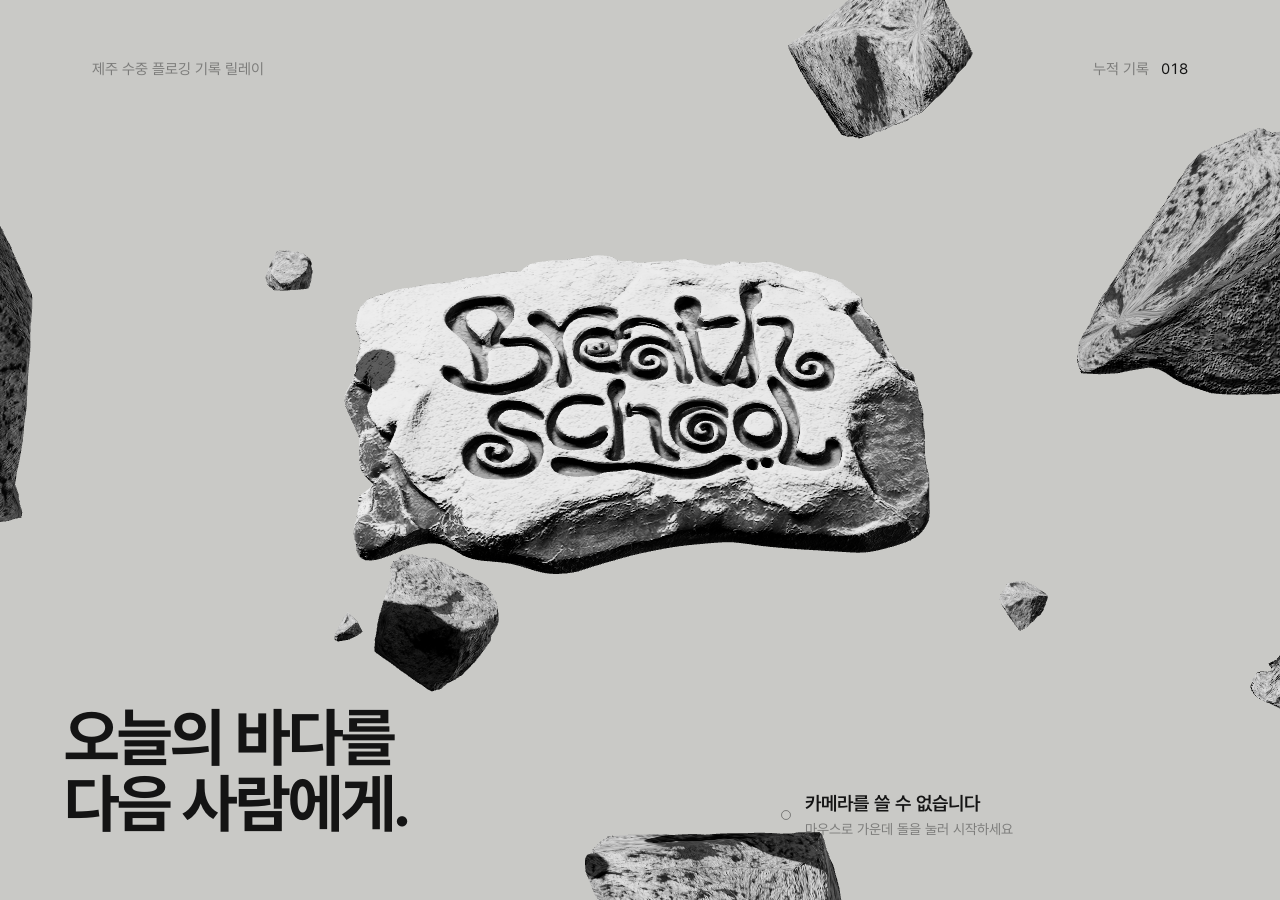
==== web/index.html @ b64a68e8 "BREATHLINE 웹 인터랙션 + 고글 인터랙션 공개 사이트 Co-Authored-By: Claude Opus 5.5 <noreply@anthropic.com>" ====
<!doctype html>
<html lang="ko">
<head>
  <meta charset="utf-8" />
  <meta name="viewport" content="width=device-width, initial-scale=1" />
  <title>BREATHLINE RELAY · Exhibition Prototype</title>
  <link rel="stylesheet" href="styles.css?v=20261022-ar3" />
  <link rel="stylesheet" href="cover.css?v=20261022-ar3" />
  <link rel="stylesheet" href="pages.css?v=20261022-ar3" />
</head>
<body>
  <main id="app"></main>
  <video id="camera" autoplay muted playsinline aria-hidden="true"></video>
  <div id="handCursor" class="hand-cursor" aria-hidden="true">
    <span class="cursor-core"></span><span class="cursor-progress"></span>
  </div>
  <div id="handCursor2" class="hand-cursor second" aria-hidden="true">
    <span class="cursor-core"></span><span class="cursor-progress"></span>
  </div>
  <script type="module" src="app.js?v=20261022-ar3"></script>
</body>
</html>
---- web/styles.css ----
/* 다른 컴퓨터에서도 같은 글꼴이 나오도록 Pretendard를 함께 싣는다 */
@font-face{font-family:Pretendard;font-weight:200;font-style:normal;font-display:block;src:local("Pretendard ExtraLight"),url(assets/fonts/Pretendard-ExtraLight.otf) format("opentype")}
@font-face{font-family:Pretendard;font-weight:900;font-style:normal;font-display:block;src:local("Pretendard Black"),url(assets/fonts/Pretendard-Black.otf) format("opentype")}
@font-face{font-family:Pretendard;font-weight:300;font-style:normal;font-display:block;src:local("Pretendard Light"),url(assets/fonts/Pretendard-Light.otf) format("opentype")}
@font-face{font-family:Pretendard;font-weight:400;font-style:normal;font-display:block;src:local("Pretendard Regular"),url(assets/fonts/Pretendard-Regular.otf) format("opentype")}
@font-face{font-family:Pretendard;font-weight:500;font-style:normal;font-display:block;src:local("Pretendard Medium"),url(assets/fonts/Pretendard-Medium.otf) format("opentype")}
@font-face{font-family:Pretendard;font-weight:600;font-style:normal;font-display:block;src:local("Pretendard SemiBold"),url(assets/fonts/Pretendard-SemiBold.otf) format("opentype")}
@font-face{font-family:Pretendard;font-weight:700;font-style:normal;font-display:block;src:local("Pretendard Bold"),url(assets/fonts/Pretendard-Bold.otf) format("opentype")}
@font-face{font-family:Pretendard;font-weight:800;font-style:normal;font-display:block;src:local("Pretendard ExtraBold"),url(assets/fonts/Pretendard-ExtraBold.otf) format("opentype")}
:root {
  --ocean-950:#03171b;
  --ocean-900:#062429;
  --ocean-700:#0b4a50;
  --foam:#f1eee5;
  --muted:#a7bab9;
  --mint:#8bd6c2;
  --orange:#ee7548;
  --purple:#8870c2;
  --line:rgba(202,232,226,.20);
  --glass:rgba(3,24,28,.82);
}

*{box-sizing:border-box}
html,body,#app{width:100%;height:100%;margin:0}
body{overflow:hidden;background:#020f12;color:var(--foam);font-family:Pretendard,"Apple SD Gothic Neo","Noto Sans KR",sans-serif}
button{font:inherit}

.experience{position:relative;width:100%;height:100%;min-height:620px;overflow:hidden;background:
  radial-gradient(circle at 62% 40%,rgba(22,100,100,.18),transparent 40%),
  repeating-linear-gradient(90deg,transparent 0 79px,rgba(255,255,255,.025) 80px),
  repeating-linear-gradient(0deg,transparent 0 79px,rgba(255,255,255,.025) 80px),var(--ocean-950)}

.routebar{position:absolute;z-index:30;top:0;left:0;right:0;height:90px;padding:16px 32px 14px;display:grid;grid-template-columns:190px 1fr 180px;align-items:center;gap:18px;background:linear-gradient(180deg,rgba(1,13,16,.98),rgba(1,13,16,.72));border-bottom:1px solid var(--line)}
.brand{font-size:14px;font-weight:900;letter-spacing:.22em}
.brand small{display:block;margin-top:6px;color:var(--muted);font-size:9px;letter-spacing:.12em;font-weight:500}
.route{display:flex;align-items:center;justify-content:center;gap:0}
.route-step{display:flex;align-items:center;color:#607779;transition:.35s}
.route-step::after{content:"";width:24px;height:1px;margin:0 8px;background:#385052}
.route-step:last-child::after{display:none}
.route-step i{width:30px;height:30px;display:grid;place-items:center;border:1px solid #496064;border-radius:50%;font-size:12px;font-style:normal}
.route-step span{margin-left:6px;font-size:11px;white-space:nowrap}
.route-step.active{color:var(--orange)}
.route-step.active i{border-color:var(--orange);box-shadow:0 0 22px rgba(238,117,72,.35)}
.route-step.done{color:var(--mint)}
.route-step.done i{border-color:var(--mint);background:rgba(139,214,194,.12)}
.system-status{text-align:right;font-size:10px;color:var(--muted);line-height:1.55}
.system-status b{color:var(--mint)}

.scene{position:absolute;inset:90px 0 0;display:grid;grid-template-columns:minmax(0,1fr) 250px}
.scene-main{position:relative;overflow:hidden;display:grid;place-items:center;padding:32px 38px 94px}
.scene-bg{position:absolute;inset:0;width:100%;height:100%;object-fit:cover;opacity:.56;filter:saturate(.72) contrast(1.08) brightness(.72);transform:scale(1.015)}
.scene-bg.contain{object-fit:contain;background:#051b20;opacity:.55}
.scene-video{position:absolute;inset:0;width:100%;height:100%;object-fit:cover;opacity:.62;filter:saturate(.72) contrast(1.08) brightness(.7)}
.veil{position:absolute;inset:0;background:linear-gradient(90deg,rgba(2,18,22,.88),rgba(2,18,22,.16) 60%,rgba(2,18,22,.55)),linear-gradient(0deg,rgba(2,14,18,.92),transparent 58%);pointer-events:none}
.scanlines{position:absolute;inset:0;pointer-events:none;background:repeating-linear-gradient(0deg,transparent 0 3px,rgba(151,238,221,.04) 4px)}

.content{position:relative;z-index:4;width:min(980px,100%)}
.content.bottom{align-self:end}
.eyebrow{color:var(--orange);font-weight:850;letter-spacing:.14em;font-size:12px}
h1,h2{margin:10px 0 15px;line-height:1.06;letter-spacing:-.04em}
h1{font-size:clamp(48px,6.2vw,88px)}
h2{font-size:clamp(34px,4.2vw,58px)}
.lead{max-width:720px;margin:0;color:#d2dddd;font-size:clamp(17px,1.55vw,22px);line-height:1.62}
.micro{margin-top:14px;color:var(--muted);font-size:12px;line-height:1.55}

.actions{display:flex;gap:12px;flex-wrap:wrap;margin-top:24px}
.action{position:relative;min-width:190px;padding:15px 19px;border:1px solid var(--line);background:rgba(255,255,255,.06);color:var(--foam);text-align:left;cursor:pointer;overflow:hidden;transition:.22s}
.action strong,.action small{display:block}.action small{margin-top:5px;color:var(--muted);line-height:1.4}
.action:hover,.action.gaze{border-color:var(--orange);background:rgba(238,117,72,.14);transform:translateY(-2px)}
.action.primary{background:var(--orange);color:#102225;border-color:var(--orange);font-weight:850}
.action.primary small{color:#24383a}
.action:disabled{opacity:.35;cursor:not-allowed;transform:none}
.action .dwell{position:absolute;left:0;bottom:0;height:4px;width:var(--dwell,0%);background:var(--mint)}

.instruction{position:absolute;z-index:20;left:34px;right:284px;bottom:24px;min-height:58px;display:flex;align-items:center;gap:15px;padding:13px 18px;background:rgba(239,236,227,.95);color:#13282b;border-left:5px solid var(--orange);box-shadow:0 18px 55px rgba(0,0,0,.28)}
.instruction-icon{width:36px;height:36px;flex:0 0 36px;display:grid;place-items:center;border:1px solid #395053;border-radius:50%;font-size:18px;animation:hint 1.8s ease-in-out infinite}
.instruction b{font-size:13px;letter-spacing:.04em}.instruction span{display:block;margin-top:3px;font-size:12px;color:#3d5153}
@keyframes hint{50%{transform:translateY(-4px);box-shadow:0 8px 20px rgba(238,117,72,.25)}}

.archive{position:relative;z-index:8;padding:24px 20px 20px;background:linear-gradient(180deg,rgba(4,28,32,.97),rgba(2,15,18,.98));border-left:1px solid var(--line);overflow:hidden}
.archive-label{color:var(--muted);font-size:10px;letter-spacing:.14em}
.archive-count{font-size:38px;font-weight:800;margin-top:5px}.archive-count small{font-size:11px;color:var(--muted);font-weight:500}
.cairn{position:absolute;left:18px;right:18px;bottom:42px;height:60%;display:flex;flex-direction:column-reverse;align-items:center;justify-content:flex-start;gap:-2px}
.cairn-stone{height:clamp(20px,4vh,38px);border:1px solid rgba(224,233,224,.18);background:linear-gradient(150deg,#223538,#09191d);box-shadow:0 8px 15px rgba(0,0,0,.34);border-radius:48% 43% 40% 53% / 56% 48% 52% 44%;display:grid;place-items:center;color:rgba(215,226,219,.55);font:9px ui-monospace,monospace;transition:.5s}
.cairn-stone.new{animation:dropStone .85s cubic-bezier(.18,.85,.26,1.14);border-color:var(--orange);box-shadow:0 0 26px rgba(238,117,72,.42)}
@keyframes dropStone{0%{transform:translateY(-360px) rotate(15deg);opacity:0}75%{transform:translateY(5px) rotate(-2deg);opacity:1}}
.waiting-trace{position:absolute;right:18px;bottom:15px;color:var(--orange);font-size:9px;letter-spacing:.08em}

.mode-grid{display:grid;grid-template-columns:1.15fr .85fr;gap:15px;margin-top:28px;max-width:760px}
.mode-card{padding:22px;border:1px solid var(--line);background:rgba(1,17,20,.72)}
.mode-card h3{margin:4px 0 8px;font-size:20px}.mode-card p{min-height:46px;margin:0;color:var(--muted);font-size:13px;line-height:1.5}

.calendar{display:grid;grid-template-columns:repeat(7,1fr);gap:7px;width:min(560px,85vw);padding:22px;background:rgba(3,24,28,.78);border:1px solid var(--line)}
.date{aspect-ratio:1.35;display:grid;place-items:center;border:1px solid rgba(255,255,255,.06);color:#6d8283;font-size:13px}
.date.live{position:relative;color:#fff;border-color:var(--orange);background:rgba(238,117,72,.13);box-shadow:0 0 32px rgba(238,117,72,.15)}
.date.live::after{content:"모집중";position:absolute;top:5px;right:6px;color:var(--orange);font-size:8px}

.kit-orbit{position:relative;width:min(660px,72vw);aspect-ratio:1.55;display:grid;place-items:center}
.kit-orbit img{width:72%;height:82%;object-fit:contain;filter:drop-shadow(0 28px 60px rgba(0,0,0,.45))}
.kit-chip{position:absolute;padding:9px 12px;border:1px solid var(--line);background:rgba(2,22,25,.88);font-size:11px;color:var(--mint)}
.kit-chip:nth-of-type(1){left:2%;top:22%}.kit-chip:nth-of-type(2){right:0;top:18%}.kit-chip:nth-of-type(3){right:7%;bottom:15%}.kit-chip:nth-of-type(4){left:8%;bottom:12%}

.record-stone{position:relative;width:260px;height:184px;margin:0 auto;background:radial-gradient(circle at 38% 28%,#465457,#18292c 42%,#07171a 80%);border:1px solid rgba(235,240,230,.24);border-radius:47% 43% 50% 39% / 56% 48% 45% 42%;box-shadow:0 32px 70px rgba(0,0,0,.55),inset -22px -22px 45px rgba(0,0,0,.38);display:grid;place-items:center;text-align:center;transform:rotate(-3deg)}
.record-stone::before{content:"";position:absolute;inset:20px;border:1px solid rgba(238,117,72,.35);border-radius:inherit}
.record-stone b{font-size:26px;letter-spacing:.02em}.record-stone span{display:block;margin-top:7px;color:var(--mint);font-size:12px;line-height:1.45}
.map-pin{position:absolute;left:66%;top:43%;width:22px;height:22px;border:2px solid var(--orange);border-radius:50%;box-shadow:0 0 0 12px rgba(238,117,72,.13),0 0 32px var(--orange);animation:hint 1.4s infinite}

.buddy-rings{position:relative;width:min(780px,85vw);height:340px;margin:auto}
.buddy-ring{position:absolute;top:55px;width:245px;height:245px;border:2px solid rgba(139,214,194,.42);border-radius:50%;display:grid;place-items:center;background:rgba(9,62,65,.24);transition:.4s}
.buddy-ring.left{left:9%}.buddy-ring.right{right:9%}.buddy-ring.connected{border-color:var(--orange);box-shadow:0 0 55px rgba(238,117,72,.24)}
.buddy-ring strong{font-size:18px}.buddy-ring small{display:block;margin-top:7px;color:var(--muted);text-align:center}
.buddy-line{position:absolute;left:36%;right:36%;top:177px;height:2px;background:linear-gradient(90deg,var(--mint),var(--orange),var(--mint));transform:scaleX(var(--connected,0));transition:.55s;box-shadow:0 0 16px var(--orange)}

.decision-grid{display:grid;grid-template-columns:1fr 1fr;gap:14px;margin-top:20px;max-width:820px}
.decision{position:relative;padding:20px 20px 22px;border:1px solid var(--line);background:rgba(3,25,29,.82);cursor:pointer;color:var(--foam);text-align:left;overflow:hidden}
.decision:hover,.decision.gaze{border-color:var(--orange);background:rgba(238,117,72,.12)}
.decision b{font-size:20px}.decision span{display:block;margin-top:8px;color:var(--muted);line-height:1.45;font-size:13px}.current-lines{height:44px;margin-top:13px;opacity:.7;background:repeating-linear-gradient(0deg,transparent 0 8px,rgba(139,214,194,.55) 9px,transparent 10px);transform:skewX(-20deg)}
.decision.risky .current-lines{background:repeating-linear-gradient(0deg,transparent 0 5px,rgba(238,117,72,.68) 6px,transparent 7px)}

.dive-hud{position:absolute;z-index:8;left:32px;top:25px;display:flex;gap:8px}.dive-hud span{padding:7px 9px;background:rgba(1,17,20,.74);border:1px solid var(--line);font:10px ui-monospace,monospace}
.trace-target{position:absolute;z-index:9;width:110px;height:110px;border-radius:50%;border:1px solid rgba(241,238,229,.68);background:rgba(238,117,72,.08);box-shadow:0 0 0 13px rgba(238,117,72,.035),0 0 45px rgba(238,117,72,.34);display:grid;place-items:center;color:#fff;cursor:pointer;transition:.25s}
.trace-target:hover,.trace-target.gaze{transform:scale(1.12);border-color:var(--orange)}
.trace-target.found{background:rgba(139,214,194,.26);border-color:var(--mint);box-shadow:0 0 35px rgba(139,214,194,.4)}
.trace-target b{font-size:28px}.trace-target span{position:absolute;top:116px;width:150px;text-align:center;font-size:11px;text-shadow:0 2px 8px #000}
.trace-target.t1{left:21%;top:45%}.trace-target.t2{left:55%;top:32%}.trace-target.t3{left:74%;top:59%}
.trace-counter{position:absolute;z-index:9;right:280px;top:25px;color:var(--mint);font:12px ui-monospace,monospace}

.recovery-game{position:absolute;z-index:18;inset:8% 8% 14%;display:grid;grid-template-rows:auto 1fr auto auto auto;gap:12px;padding:22px 28px;background:rgba(2,18,22,.94);border:1px solid rgba(238,117,72,.72);box-shadow:0 28px 100px rgba(0,0,0,.72),inset 0 0 80px rgba(11,74,80,.32)}
.recovery-head{display:flex;justify-content:space-between;align-items:center;color:var(--orange);font:700 12px ui-monospace,monospace;letter-spacing:.1em}.recovery-head b{font-size:24px;color:var(--foam)}.recovery-head i{font-style:normal}
.recovery-lane{position:relative;min-height:210px;display:flex;align-items:center;justify-content:space-between;overflow:hidden;background:linear-gradient(90deg,rgba(238,117,72,.13),transparent 22% 78%,rgba(238,117,72,.13)),repeating-linear-gradient(0deg,transparent 0 34px,rgba(139,214,194,.06) 35px)}
.recovery-lane::before,.recovery-lane::after{content:"";position:absolute;top:0;bottom:0;width:3px;background:var(--orange);box-shadow:0 0 24px rgba(238,117,72,.7)}.recovery-lane::before{left:20%}.recovery-lane::after{right:20%}
.recovery-gate{position:relative;z-index:2;width:20%;text-align:center;color:var(--orange);font-size:44px;animation:gatePulse .7s ease-in-out infinite alternate}.recovery-object{position:absolute;z-index:3;left:24%;top:50%;width:112px;height:78px;transform:translateY(-50%) rotate(-5deg);display:grid;place-items:center;border-radius:48% 44% 52% 42%;background:linear-gradient(145deg,#304649,#081a1e);border:1px solid var(--mint);font-size:28px;color:var(--mint);transition:left .14s cubic-bezier(.2,.8,.2,1),transform .14s}.recovery-object.right{left:calc(76% - 112px);transform:translateY(-50%) rotate(5deg)}.recovery-object small{font-size:10px;color:var(--foam)}
.recovery-count{text-align:center;color:var(--muted);font-size:13px}.recovery-count b{color:var(--foam);font-size:28px}.recovery-bar{height:8px;background:rgba(255,255,255,.08);overflow:hidden}.recovery-bar i{display:block;width:0;height:100%;background:linear-gradient(90deg,var(--orange),var(--mint));transition:width .12s}.recovery-game p{margin:0;text-align:center;color:var(--foam);font-size:12px}
@keyframes gatePulse{to{transform:translateX(7px);opacity:.62}}

.records-grid{position:relative;z-index:5;display:grid;grid-template-columns:repeat(3,1fr);gap:11px;width:min(910px,100%)}
.record{position:relative;min-height:155px;padding:17px;border:1px solid var(--line);background:rgba(3,25,29,.88);color:var(--foam);text-align:left;cursor:pointer;transition:.25s;overflow:hidden}
.record:hover,.record.gaze{border-color:var(--orange);transform:translateY(-2px)}
.record.selected{border-color:var(--mint);background:rgba(72,132,119,.25)}
.record small{color:var(--orange);letter-spacing:.08em}.record h3{margin:24px 0 7px;font-size:17px}.record p{margin:0;color:var(--muted);font-size:11px;line-height:1.4}.record em{position:absolute;right:12px;top:12px;font-style:normal;color:var(--mint)}
.selection-summary{margin-top:16px;color:var(--muted);font-size:12px}.selection-summary b{color:var(--foam)}

.forge{position:relative;z-index:10;display:grid;grid-template-columns:360px 1fr;align-items:center;gap:44px;width:min(920px,100%)}
.forge-stone{position:relative;width:330px;height:240px;background:radial-gradient(circle at 38% 28%,#4b5b5e,#17282b 42%,#061619 80%);border:1px solid rgba(235,240,230,.24);border-radius:47% 43% 50% 39% / 56% 48% 45% 42%;box-shadow:0 32px 80px rgba(0,0,0,.6),inset -25px -25px 55px rgba(0,0,0,.42);display:grid;place-items:center;animation:stoneBreathe 3s ease-in-out infinite}
@keyframes stoneBreathe{50%{transform:translateY(-8px) rotate(1deg);box-shadow:0 42px 90px rgba(0,0,0,.65),0 0 45px rgba(139,214,194,.12)}}
.glyphs{position:absolute;inset:34px;display:grid;grid-template-columns:1fr 1fr;gap:12px}.glyph{display:grid;place-items:center;border:1px solid rgba(238,117,72,.28);border-radius:50%;color:var(--mint);font-size:11px;text-align:center;padding:9px}
.pass-zone{position:relative;z-index:12;margin-top:22px;width:min(440px,100%);height:120px;padding:20px;border:2px solid var(--orange);display:grid;place-items:center;color:#102225;font-weight:800;letter-spacing:.04em;background:var(--orange);cursor:pointer;pointer-events:auto;overflow:hidden;box-shadow:0 0 0 0 rgba(238,117,72,.32);transition:transform .2s,box-shadow .2s,background .2s}
.pass-zone strong,.pass-zone small{position:relative;z-index:2;display:block;text-align:center}.pass-zone strong{font-size:16px}.pass-zone small{margin-top:7px;color:#314346;font-size:11px;font-weight:600;letter-spacing:0}
.pass-zone:hover,.pass-zone:focus-visible,.pass-zone.gaze{transform:translateY(-3px);background:#ff8b5d;box-shadow:0 12px 40px rgba(238,117,72,.35);outline:none}
.pass-zone:active{transform:translateY(1px)}
.pass-zone .dwell{position:absolute;z-index:1;left:0;bottom:0;width:var(--dwell,0%);height:8px;background:var(--mint)}

.pass-layout{position:relative;z-index:10;width:min(980px,100%);display:grid;grid-template-columns:.8fr 1.2fr;gap:42px;align-items:center}
.handoff-track{position:relative;height:360px;border:1px solid var(--line);background:linear-gradient(90deg,rgba(238,117,72,.11),rgba(139,214,194,.04) 55%,rgba(139,214,194,.14));overflow:hidden;touch-action:none;user-select:none}
.handoff-flow{position:absolute;left:17%;right:17%;top:50%;height:2px;background:linear-gradient(90deg,var(--orange),var(--mint));box-shadow:0 0 28px rgba(139,214,194,.45)}.handoff-flow::after{content:"→";position:absolute;right:-12px;top:-24px;color:var(--mint);font-size:34px}
.handoff-stone{position:absolute;z-index:4;left:8%;top:50%;width:145px;height:108px;transform:translate(-10%,-50%);border:1px solid rgba(238,117,72,.8);border-radius:47% 43% 50% 39% / 56% 48% 45% 42%;background:radial-gradient(circle at 38% 28%,#536366,#1a2e31 43%,#061619 82%);color:var(--foam);cursor:grab;box-shadow:0 22px 46px rgba(0,0,0,.55),0 0 30px rgba(238,117,72,.18);transition:top .12s,box-shadow .15s}.handoff-stone:hover,.handoff-stone:focus-visible{outline:none;box-shadow:0 24px 55px rgba(0,0,0,.64),0 0 38px rgba(238,117,72,.42)}.handoff-stone:active{cursor:grabbing;top:51%}.handoff-stone small{display:block;margin-top:8px;color:var(--orange);font-size:9px;letter-spacing:.08em}.handoff-glyphs{display:flex;justify-content:center;gap:8px;color:var(--mint);font-size:18px}
.handoff-destination{position:absolute;right:4%;top:50%;width:128px;transform:translateY(-50%);text-align:center;color:var(--mint);font:9px ui-monospace,monospace;letter-spacing:.08em}.mini-cairn{height:130px;display:flex;flex-direction:column-reverse;align-items:center;justify-content:center}.mini-cairn i{display:block;width:78px;height:25px;margin-top:-4px;border:1px solid rgba(139,214,194,.45);border-radius:50%;background:#152a2d}.mini-cairn i:nth-child(2){width:62px}.mini-cairn i:nth-child(3){width:88px}.handoff-destination b{display:block;margin-top:8px}
.handoff-progress{position:absolute;left:8%;right:8%;bottom:24px;height:7px;background:rgba(255,255,255,.08)}.handoff-progress i{display:block;width:0;height:100%;background:linear-gradient(90deg,var(--orange),var(--mint));transition:width .08s}

.end-path{display:flex;align-items:center;gap:7px;margin-top:24px;flex-wrap:wrap}.end-path span{padding:8px 10px;border:1px solid var(--line);color:var(--mint);font-size:11px}.end-path i{color:var(--orange);font-style:normal}

.hand-cursor{position:fixed;z-index:200;left:0;top:0;width:54px;height:54px;margin:-27px 0 0 -27px;border:1px solid rgba(255,255,255,.75);border-radius:50%;pointer-events:none;display:none;transform:translate3d(-100px,-100px,0);transition:opacity .2s}
.hand-cursor.visible{display:block}.cursor-core{position:absolute;inset:18px;border-radius:50%;background:var(--orange);box-shadow:0 0 24px rgba(238,117,72,.9)}
.cursor-progress{position:absolute;inset:4px;border-radius:50%;border:3px solid transparent;border-top-color:var(--mint);transform:rotate(calc(var(--cursor-progress,0) * 3.6deg));opacity:.9}
#camera{position:fixed;right:10px;bottom:10px;width:150px;height:95px;z-index:150;object-fit:cover;transform:scaleX(-1);border:1px solid var(--line);opacity:.18;display:none}
#camera.debug{display:block}

.toast{position:absolute;z-index:70;top:108px;left:50%;transform:translateX(-50%);padding:10px 16px;background:var(--foam);color:#13282b;border-left:4px solid var(--mint);font-size:12px;box-shadow:0 12px 38px rgba(0,0,0,.35)}

@media(max-width:1000px){.routebar{grid-template-columns:150px 1fr 120px;padding-left:20px;padding-right:20px}.route-step span{display:none}.route-step::after{width:16px}.scene{grid-template-columns:1fr 190px}.instruction{right:224px}.records-grid{grid-template-columns:repeat(2,1fr)}.archive{padding-left:12px;padding-right:12px}.pass-layout{grid-template-columns:1fr;gap:18px}.handoff-track{height:260px}.recovery-game{inset:5% 4% 16%}}
---- web/cover.css ----
/* 00 표지 — 밝은 회색 스튜디오 위의 돌. 색은 단색, 변화는 형태와 빛으로. */
.cover-stone{
  --bg:#c9c9c6; --ink:#141414; --ink-2:rgba(20,20,20,.64); --ink-3:rgba(20,20,20,.42); --hair:rgba(20,20,20,.18);
  --gutter:clamp(32px,5vw,96px);
  position:relative;width:100%;height:100%;overflow:hidden;background:var(--bg);color:var(--ink);
}
.cover-canvas{position:absolute;inset:0;opacity:0;transition:opacity 1.2s ease}
.cover-canvas canvas{display:block;width:100%;height:100%}
.cover-stone.is-ready .cover-canvas{opacity:1}

/* 상단 */
.cover-top{position:absolute;z-index:5;top:0;left:0;right:0;display:flex;justify-content:space-between;align-items:baseline;padding:36px var(--gutter);pointer-events:none}
.cover-brand{font-size:15px;color:var(--ink-3)}
.cover-meta{font-size:15px;color:var(--ink-3)}
.cover-meta span{margin-left:8px;color:var(--ink);font-variant-numeric:tabular-nums}

/* 각인 돌 위의 투명 선택 영역 */
.cover-core{position:absolute;z-index:4;left:50%;top:46%;width:34vw;height:36vh;transform:translate(-50%,-50%);padding:0;border:0;background:none;cursor:pointer;border-radius:40%}
.cover-core:focus-visible{outline:1px solid var(--ink);outline-offset:8px}
.is-flowing .cover-core{cursor:alias}

/* 카피 */
.cover-copy{position:absolute;z-index:5;left:var(--gutter);bottom:clamp(40px,7vh,84px);max-width:820px;pointer-events:none}
.cover-copy h1{margin:0;font-size:clamp(56px,5vw,96px);line-height:1.04;font-weight:700;letter-spacing:-.035em}
.cover-lead{margin:0;max-height:0;overflow:hidden;font-size:20px;line-height:1.6;color:var(--ink-2);opacity:0;
  transition:max-height .8s .35s cubic-bezier(.2,.8,.2,1),margin .8s .35s cubic-bezier(.2,.8,.2,1),opacity .6s .6s}
.is-flowing .cover-lead{max-height:120px;margin-top:28px;opacity:1}

/* 우하단 */
.cover-actions{position:absolute;z-index:6;right:var(--gutter);bottom:clamp(40px,7vh,84px);width:min(520px,34vw)}
.cover-hint{margin:0;font-size:17px;color:var(--ink-2);display:flex;align-items:center;gap:14px;transition:opacity .4s}
.cover-hint i{position:relative;width:10px;height:10px;border-radius:50%;background:var(--ink)}
.cover-hint i::after{content:"";position:absolute;inset:-6px;border:1px solid var(--ink);border-radius:50%;animation:hint-ring 2.4s cubic-bezier(.2,.7,.2,1) infinite}
@keyframes hint-ring{0%{transform:scale(.5);opacity:.8}80%,100%{transform:scale(1.6);opacity:0}}
.is-flowing .cover-hint{opacity:0}
.cover-options{position:absolute;left:0;right:0;bottom:0;border-top:1px solid var(--hair);visibility:hidden}
.is-flowing .cover-options{visibility:visible}
.cover-option{position:relative;width:100%;display:grid;grid-template-columns:44px 1fr auto;align-items:center;gap:8px;padding:22px 0;border:0;border-bottom:1px solid var(--hair);background:none;color:var(--ink);text-align:left;cursor:pointer;
  opacity:0;transform:translateY(14px);transition:opacity .5s,transform .6s cubic-bezier(.2,.8,.2,1)}
.is-flowing .cover-option{opacity:1;transform:none}
.is-flowing .cover-option:nth-of-type(1){transition-delay:.9s}
.is-flowing .cover-option:nth-of-type(2){transition-delay:1s}
.cover-return{position:absolute;left:0;bottom:100%;margin:0 0 18px;font-size:14px;color:var(--ink-3);opacity:0;transition:opacity .5s}
.is-flowing .cover-return{opacity:1;transition-delay:1.2s}
.opt-index{font-size:14px;color:var(--ink-3);font-variant-numeric:tabular-nums}
.opt-body b{display:block;font-size:26px;font-weight:600;letter-spacing:-.01em}
.opt-body small{display:block;margin-top:8px;font-size:14px;color:var(--ink-3)}
.cover-option:not(.primary) .opt-body b{font-size:20px;font-weight:500;color:var(--ink-2)}
.opt-arrow{font-size:24px;color:var(--ink-3);transition:transform .35s cubic-bezier(.2,.9,.2,1.2),color .3s}
.cover-option.primary .opt-arrow{color:var(--ink)}
.cover-option:hover .opt-arrow,.cover-option.gaze .opt-arrow,.cover-option:focus-visible .opt-arrow{transform:translateX(8px);color:var(--ink)}
.cover-option:focus-visible{outline:none}
.cover-option .dwell{position:absolute;left:0;bottom:-1px;height:2px;width:var(--dwell,0%);background:var(--ink);transition:width .08s linear}
.cover-status{margin:0;padding:22px 0;font-size:18px;color:var(--ink-2)}

@media (prefers-reduced-motion:reduce){
  .cover-hint i::after{animation:none}
  .cover-lead,.cover-option,.cover-canvas{transition-duration:.01s;transition-delay:0s!important}
}

/* 손 인식 — 표지 전용 커서와 게이지 */
.cover-hint span{display:flex;flex-direction:column;gap:6px}
.cover-hint b{font-size:19px;font-weight:600;color:var(--ink)}
.cover-hint small{font-size:14px;color:var(--ink-3)}
.cover-stone[data-hand="loading"] .cover-hint i::after{animation-duration:1.2s}
.cover-stone[data-hand="failed"] .cover-hint i{background:transparent;border:1px solid var(--ink-3)}
.cover-stone[data-hand="failed"] .cover-hint i::after{display:none}
.cover-option:disabled{opacity:.35!important;cursor:not-allowed}

body.light-ui .hand-cursor{width:44px;height:44px;margin:-22px 0 0 -22px;border:1.5px solid #141414;background:rgba(255,255,255,.35);box-shadow:none;transition:opacity .25s}
body.light-ui .cursor-core{inset:17px;background:#141414;box-shadow:none}
body.light-ui .cursor-progress{inset:-6px;border:0;transform:none;background:conic-gradient(#141414 calc(var(--cursor-progress,0) * 1%),transparent 0);
  -webkit-mask:radial-gradient(closest-side,transparent calc(100% - 3px),#000 calc(100% - 2px));mask:radial-gradient(closest-side,transparent calc(100% - 3px),#000 calc(100% - 2px))}
---- web/pages.css ----
/* 밝은 무대 페이지 공통 — 표지와 같은 회색·잉크 톤. 오른쪽에는 3D 돌탑이 계속 서 있다. */
.light-page{
  --bg:#c9c9c6; --ink:#141414; --ink-2:rgba(20,20,20,.64); --ink-3:rgba(20,20,20,.42); --hair:rgba(20,20,20,.18);
  --gutter:clamp(32px,5vw,96px);
  position:relative;width:100%;height:100%;overflow:hidden;background:var(--bg);color:var(--ink);
}
.lp-canvas{position:absolute;inset:0;opacity:0;transition:opacity .6s ease}
.lp-canvas canvas{display:block;width:100%;height:100%}
.light-page.is-ready .lp-canvas{opacity:1}

/* 상단: 브랜드 · 과정 · 입력 상태 */
.lp-top{position:absolute;z-index:5;top:0;left:0;right:0;display:grid;grid-template-columns:1fr auto 1fr;align-items:baseline;gap:32px;padding:36px var(--gutter);font-size:15px;color:var(--ink-3)}
.lp-route{display:flex;gap:26px;margin:0;padding:0;list-style:none;font-size:14px}
.lp-route li{display:flex;gap:7px;align-items:baseline;position:relative;padding-bottom:10px;transition:color .4s}
.lp-route li span{font-variant-numeric:tabular-nums;font-size:12px}
.lp-route li.done{color:var(--ink-2)}
.lp-route li.now{color:var(--ink);font-weight:600}
.lp-route li.now::after{content:"";position:absolute;left:0;right:0;bottom:0;height:2px;background:var(--ink)}
/* 진도 표시: 가리키고 머무르면 그 단계로 이동 */
.lp-step{position:relative;display:flex;gap:7px;align-items:baseline;margin:0;padding:0;border:0;background:none;color:inherit;font:inherit;cursor:pointer;transition:color .25s}
.lp-step span{font-variant-numeric:tabular-nums;font-size:12px}
.lp-step .dwell{position:absolute;left:0;bottom:-10px;height:2px;width:var(--dwell,0%);background:currentColor}
.lp-step:hover,.lp-step.gaze{color:var(--ink)}
.page-route .lp-step:hover,.page-route .lp-step.gaze,.page-dive .lp-step:hover,.page-dive .lp-step.gaze{color:#fff}
button.route-step{margin:0;padding:0;border:0;background:none;font:inherit;cursor:pointer}
button.route-step:hover,button.route-step.gaze{color:#fff}
.lp-meta{display:flex;justify-content:flex-end;gap:28px}
.lp-meta b{margin-left:8px;font-weight:400;color:var(--ink);font-variant-numeric:tabular-nums}

.lp-back{position:relative;width:52px;height:52px;margin:-14px 0 0 -14px;display:grid;place-items:center;border:0;border-radius:50%;background:none;color:var(--ink);cursor:pointer;transition:background .25s}
.lp-back svg{width:26px;height:26px;fill:none;stroke:currentColor;stroke-width:1.6;stroke-linecap:round;stroke-linejoin:round;transition:transform .35s cubic-bezier(.2,.9,.2,1.2)}
.lp-back:hover,.lp-back.gaze,.lp-back:focus-visible{background:rgba(20,20,20,.07);outline:none}
.lp-back:hover svg,.lp-back.gaze svg{transform:translateX(-4px)}
.lp-back .dwell{display:none}

/* 공통 제목 */
.lp-kicker{margin:0 0 20px;font-size:16px;color:var(--ink-2);font-variant-numeric:tabular-nums}
.lp-title{margin:0;font-size:clamp(52px,4.2vw,80px);line-height:1.06;font-weight:700;letter-spacing:-.035em}

/* 하단 안내 한 줄 — 표지의 안내와 같은 형식 */
.lp-hint{position:absolute;z-index:5;left:var(--gutter);bottom:clamp(40px,7vh,84px);margin:0;display:flex;align-items:center;gap:16px}
.lp-hint i{position:relative;flex:none;width:10px;height:10px;border-radius:50%;background:var(--ink)}
.lp-hint i::after{content:"";position:absolute;inset:-6px;border:1px solid var(--ink);border-radius:50%;animation:hint-ring 2.4s cubic-bezier(.2,.7,.2,1) infinite}
.lp-hint span{display:flex;flex-direction:column;gap:6px}
.lp-hint b{font-size:19px;font-weight:600}
.lp-hint small{font-size:14px;color:var(--ink-3)}
.lp-cairn-caption{position:absolute;z-index:5;left:0;top:0;margin:0;font-size:14px;color:var(--ink-3);white-space:nowrap;transform:translate3d(-999px,-999px,0);pointer-events:none}
.lp-toast{position:absolute;z-index:8;left:50%;top:110px;transform:translateX(-50%);padding:12px 18px;background:var(--ink);color:#f2f1ed;font-size:15px}

/* ---- 01 신청 ---- */
.apply{position:absolute;z-index:4;left:var(--gutter);top:calc(50% - 20px);transform:translateY(-50%);width:min(760px,48vw)}
.apply .lp-title{margin-bottom:56px}

.cal{width:min(560px,100%)}
.cal-head{display:flex;justify-content:space-between;align-items:baseline;padding-bottom:16px;border-bottom:1px solid var(--hair)}
.cal-head b{font-size:22px;font-weight:600;font-variant-numeric:tabular-nums;letter-spacing:-.01em}
.cal-head span{font-size:14px;color:var(--ink-3)}
.cal-week,.cal-grid{display:grid;grid-template-columns:repeat(7,1fr)}
.cal-week{padding:14px 0 6px;font-size:13px;color:var(--ink-3)}
.cal-week span,.cal-day{text-align:center}
.cal-day{height:48px;display:grid;place-items:center;font-size:17px;color:var(--ink-2);font-variant-numeric:tabular-nums}
.cal-day.past{color:rgba(20,20,20,.26)}
.cal-day.live{position:relative;width:64px;height:64px;margin:-8px auto;padding:0;border:1.5px solid var(--ink);border-radius:50%;background:transparent;color:var(--ink);cursor:pointer;
  display:flex;flex-direction:column;align-items:center;justify-content:center;gap:1px;transition:background .35s,color .35s,transform .45s cubic-bezier(.2,.9,.2,1.3)}
.cal-day.live em{font-style:normal;font-size:20px;font-weight:700;line-height:1}
.cal-day.live small{font-size:10px;letter-spacing:.02em}
.cal-day.live::after{content:"";position:absolute;inset:-1.5px;border:1.5px solid var(--ink);border-radius:50%;opacity:0}
.cal-day.live:hover,.cal-day.live.gaze,.cal-day.live:focus-visible{transform:scale(1.08);outline:none}
.cal-empty{height:48px}

.apply-pick{position:relative;width:min(560px,100%);margin-top:40px;display:grid;grid-template-columns:1fr auto;align-items:center;gap:24px;padding:22px 0;border:0;border-top:1px solid var(--hair);border-bottom:1px solid var(--hair);background:none;color:var(--ink);text-align:left;cursor:pointer}
.pick-body b{display:block;font-size:24px;font-weight:600;letter-spacing:-.01em}
.pick-body small{display:block;margin-top:8px;font-size:15px;color:var(--ink-2)}
.pick-state{position:relative;display:grid;font-size:16px;font-weight:600}
.pick-state>span{grid-area:1/1;transition:opacity .3s,transform .4s cubic-bezier(.2,.8,.2,1)}
.pick-go::after{content:" →";display:inline-block;transition:transform .35s cubic-bezier(.2,.9,.2,1.2)}
.apply-pick:hover .pick-go::after,.apply-pick.gaze .pick-go::after,.apply-pick:focus-visible .pick-go::after{transform:translateX(6px)}
.apply-pick:focus-visible{outline:none}
.pick-done{opacity:0;transform:translateY(8px)}
.apply-pick .dwell{position:absolute;left:0;bottom:-1px;height:2px;width:var(--dwell,0%);background:var(--ink);transition:width .08s linear}

/* 확정 — 날짜가 채워지고 파동이 번진 뒤 다음 단계로 */
.is-confirmed .cal-day.live{background:var(--ink);color:#f2f1ed}
.is-confirmed .cal-day.live::after{animation:apply-ripple 1s cubic-bezier(.2,.7,.2,1) forwards}
.is-confirmed .pick-go{opacity:0;transform:translateY(-8px)}
.is-confirmed .pick-done{opacity:1;transform:none}
.is-confirmed .apply-pick .dwell{width:100%}
@keyframes apply-ripple{0%{transform:scale(1);opacity:.7}100%{transform:scale(2.6);opacity:0}}

@media (prefers-reduced-motion:reduce){
  .lp-hint i::after{animation:none}
  .is-confirmed .cal-day.live::after{animation:none}
}

/* ---- 02 도착 · FIELD KIT ---- */
/* 도착 영상: 처음엔 화면 전체, 끝나면 왼쪽 작은 창으로 줄어든다 */
.kit-video{position:absolute;z-index:20;left:0;top:0;width:100%;height:100%;object-fit:cover;transform-origin:0 0;filter:grayscale(1) contrast(1.05) brightness(1.02);
  transition:transform 1.3s cubic-bezier(.7,0,.2,1)}
.kit-video.is-card{z-index:4;transform:translate(var(--gutter),calc(50vh - 40px)) scale(.26)}
.kit-video-card{position:absolute;z-index:3;left:var(--gutter);top:calc(50vh - 40px);width:26vw;height:26vh;object-fit:cover;filter:grayscale(1) contrast(1.05) brightness(1.02);opacity:0;transition:opacity .3s 1.2s}
.is-arrived .kit-video-card{opacity:1}
.kit-arrive-caption{position:absolute;z-index:21;left:var(--gutter);bottom:clamp(40px,7vh,84px);display:flex;align-items:baseline;gap:20px;color:#fff;font-size:clamp(40px,3.4vw,64px);font-weight:700;letter-spacing:-.03em;text-shadow:0 2px 30px rgba(0,0,0,.25);transition:opacity .5s}
.kit-arrive-caption span{font-size:.45em;font-weight:500;font-variant-numeric:tabular-nums;opacity:.85}
.is-arrived .kit-arrive-caption{opacity:0;pointer-events:none}

/* 영상이 줄어든 뒤 나머지 화면이 나타난다 */
.page-kit .lp-top,.page-kit .kit-copy,.page-kit .lp-hint,.page-kit .lp-canvas{opacity:0;transition:opacity .8s .6s}
.page-kit.is-arrived .lp-top,.page-kit.is-arrived .kit-copy,.page-kit.is-arrived .lp-hint{opacity:1}
.page-kit.is-arrived.is-ready .lp-canvas{opacity:1}
.page-kit .lp-cairn-caption{display:none}

.kit-copy{position:absolute;z-index:5;left:var(--gutter);top:17vh;width:min(760px,40vw)}
.kit-video-caption{position:absolute;left:0;top:calc(59vh - 28px);margin:0;font-size:14px;color:var(--ink-3)}
.lp-next{position:absolute;left:0;top:calc(59vh + 16px);width:26vw;display:grid;grid-template-columns:1fr auto;align-items:center;gap:16px;padding:20px 0;border:0;border-top:1px solid var(--hair);border-bottom:1px solid var(--hair);background:none;color:var(--ink);text-align:left;cursor:pointer;
  opacity:0;transform:translateY(12px);pointer-events:none;transition:opacity .5s,transform .6s cubic-bezier(.2,.8,.2,1)}
.lp-next b{display:block;font-size:22px;font-weight:600}
.lp-next small{display:block;margin-top:6px;font-size:14px;color:var(--ink-3)}
.lp-next-arrow{font-size:24px;transition:transform .35s cubic-bezier(.2,.9,.2,1.2)}
.lp-next:hover .lp-next-arrow,.lp-next.gaze .lp-next-arrow,.lp-next:focus-visible .lp-next-arrow{transform:translateX(8px)}
.lp-next:focus-visible{outline:none}
.lp-next .dwell{position:absolute;left:0;bottom:-1px;height:2px;width:var(--dwell,0%);background:var(--ink);transition:width .08s linear}
.is-open .lp-next{opacity:1;transform:none;pointer-events:auto;transition-delay:1.6s}

/* 가방 위 선택 영역 (3D 위치에 맞춰 크기가 정해진다) */
.kit-core{position:absolute;z-index:6;padding:0;border:0;background:none;cursor:pointer;border-radius:30%}
.kit-core:focus-visible{outline:1px solid var(--ink);outline-offset:6px}
.is-open .kit-core,.page-kit:not(.is-arrived) .kit-core{display:none}

/* 제품 칸 — 이름만 가지런히, 손이나 마우스를 대면 설명이 펼쳐진다 */
.kit-cell{position:absolute;z-index:5;left:0;top:0;height:calc(var(--item-h,200px) + 130px);pointer-events:none;opacity:0;transition:opacity .5s}
.is-open .kit-cell{pointer-events:auto;opacity:1;transition-delay:calc(.9s + var(--i) * .1s)}
.kit-name{position:absolute;left:-50px;right:-50px;top:calc(var(--item-h,200px) + 12px);text-align:center;pointer-events:none}
.kit-name b{position:relative;display:inline-block;white-space:nowrap;font-size:16px;font-weight:600;letter-spacing:.01em;transition:transform .35s cubic-bezier(.2,.8,.2,1)}
.kit-name b span{position:absolute;right:100%;top:50%;transform:translateY(-45%);margin-right:9px;font-size:12px;font-weight:500;color:var(--ink-3);font-variant-numeric:tabular-nums}
.kit-name p{width:236px;margin:10px auto 0;font-size:13px;line-height:1.6;text-align:center;word-break:keep-all;overflow-wrap:break-word;text-wrap:pretty;color:var(--ink-2);opacity:0;transform:translateY(-6px);transition:opacity .3s,transform .35s cubic-bezier(.2,.8,.2,1)}
.kit-cell:hover .kit-name p,.kit-cell.gaze .kit-name p{opacity:1;transform:none}
.kit-cell:hover .kit-name b,.kit-cell.gaze .kit-name b{transform:translateY(-2px)}
.kit-cell .dwell{display:none}

/* 가방 바로 아래 안내 — 무엇을 해야 하는지 가방 옆에서 바로 읽힌다 */
.kit-bag-hint{position:absolute;z-index:6;left:0;top:0;margin:0;display:flex;align-items:center;gap:14px;white-space:nowrap;font-size:19px;font-weight:600;transform:translate3d(-999px,-999px,0);pointer-events:none;opacity:0;transition:opacity .6s .9s}
.kit-bag-hint i{position:relative;width:10px;height:10px;border-radius:50%;background:var(--ink)}
.kit-bag-hint i::after{content:"";position:absolute;inset:-6px;border:1px solid var(--ink);border-radius:50%;animation:hint-ring 2.4s cubic-bezier(.2,.7,.2,1) infinite}
.is-arrived .kit-bag-hint{opacity:1}
.is-open .kit-bag-hint{opacity:0;transition-delay:0s}

/* ---- 03 이전 기록 받기 ---- */
.page-receive .lp-cairn-caption{display:none}
.rec-copy{position:absolute;z-index:5;left:var(--gutter);top:17vh;width:min(760px,40vw)}
.rec-received{width:min(560px,31vw)}
.rec-received{margin-top:9vh}
.rec-from{margin:0 0 18px;font-size:14px;color:var(--ink-3);opacity:0;transition:opacity .5s .5s}
.trace-rows{margin:0;border-top:1px solid var(--hair)}
.trace-row{display:grid;grid-template-columns:120px 1fr;align-items:baseline;padding:18px 0;border-bottom:1px solid var(--hair);
  opacity:0;transform:translateY(10px);transition:opacity .5s,transform .6s cubic-bezier(.2,.8,.2,1)}
.trace-row dt{font-size:14px;color:var(--ink-3)}
.trace-row dd{margin:0;font-size:24px;font-weight:600;letter-spacing:-.01em}
.trace-row dd time{display:block;margin-top:6px;font-size:14px;font-weight:400;color:var(--ink-3)}
.rec-note{margin:22px 0 0;white-space:nowrap;font-size:15px;line-height:1.6;color:var(--ink-2);word-break:keep-all;opacity:0;transition:opacity .6s}
.rec-next{position:relative;left:auto;top:auto;width:100%;margin-top:34px}
.is-received .rec-from{opacity:1}
.is-received .trace-row{opacity:1;transform:none;transition-delay:calc(.7s + var(--i) * .22s)}
.is-received .rec-note{opacity:1;transition-delay:1.5s}
.is-received .rec-next{opacity:1;transform:none;pointer-events:auto;transition-delay:1.9s}

.today-core{position:absolute;z-index:6;padding:0;border:0;background:none;cursor:pointer;border-radius:30%}
.today-core:focus-visible{outline:1px solid var(--ink);outline-offset:6px}
.is-received .today-core{display:none}
.is-received .today-hint{opacity:0;transition-delay:0s}

/* ---- 04 버디 확인 ---- */
.page-buddy .lp-cairn-caption{display:none}
.bud-copy{position:absolute;z-index:5;left:var(--gutter);top:17vh;width:min(760px,40vw)}
.page-buddy .lp-title{white-space:nowrap}
.bud-ref{margin-top:7vh;width:min(520px,29vw);padding-top:18px;border-top:1px solid var(--hair)}
.bud-ref-label{margin:0;font-size:14px;color:var(--ink-3)}
.bud-ref-text{margin:10px 0 0;font-size:24px;line-height:1.4;font-weight:600;letter-spacing:-.01em}
.bud-ref-lead{margin:14px 0 0;font-size:16px;line-height:1.6;color:var(--ink-2);word-break:keep-all}
.bud-foot{width:min(520px,29vw);margin:18px 0 0;padding-top:18px;border-top:1px solid var(--hair);font-size:14px;line-height:1.6;color:var(--ink-3);word-break:keep-all}
.bud-next{position:relative;left:auto;top:auto;width:min(520px,29vw);margin-top:18px}
.is-connected .bud-next{opacity:1;transform:none;pointer-events:auto;transition-delay:1.1s}

/* 손 돌 위 선택 영역(3D 위치에 맞춰진다) */
.hand-target{position:absolute;z-index:6;padding:0;border:0;background:none;cursor:pointer;border-radius:30%}
.hand-target:focus-visible{outline:1px solid var(--ink);outline-offset:6px}
.you-ok [data-hand-stone="you"],.buddy-ok [data-hand-stone="buddy"]{cursor:default}

/* 두 돌 사이 안내 */
.bud-hint{position:absolute;z-index:5;left:0;top:0;margin:0;text-align:center;font-size:17px;font-weight:600;line-height:1.5;transform:translate3d(-999px,-999px,0);pointer-events:none;transition:opacity .4s}
.is-connected .bud-hint{opacity:0}

/* 체크 목록 — 확인되면 항목 앞에 체크가 그려진다 */
.hand-list{position:absolute;z-index:5;left:0;top:0;width:320px;transform:translate3d(-999px,-999px,0);pointer-events:none}
.hand-tag{margin:0 0 12px;text-align:center;font-size:15px;color:var(--ink-2)}
.hand-tag b{margin-right:10px;font-size:15px;font-weight:700;letter-spacing:.06em;color:var(--ink)}
.hand-list ul{margin:0;padding:0;list-style:none;border-top:1px solid var(--hair)}
.hand-list li{position:relative;padding:11px 0 11px 30px;border-bottom:1px solid var(--hair);font-size:15px;line-height:1.45;color:var(--ink-2);word-break:keep-all}
.hand-list li::before{content:"";position:absolute;left:2px;top:13px;width:16px;height:16px;border:1.5px solid var(--ink-3);border-radius:50%;transition:background .3s,border-color .3s}
.hand-list li::after{content:"";position:absolute;left:7px;top:16px;width:5px;height:8px;border:solid #f2f1ed;border-width:0 2px 2px 0;transform:rotate(45deg) scale(0);transition:transform .35s cubic-bezier(.2,.9,.2,1.4)}
.hand-list.checked li{color:var(--ink)}
.hand-list.checked li::before{background:var(--ink);border-color:var(--ink)}
.hand-list.checked li::after{transform:rotate(45deg) scale(1)}
.hand-list.checked li:nth-child(2)::before,.hand-list.checked li:nth-child(2)::after{transition-delay:.15s}

.is-connected .hand-target{display:none}

/* ---- 05 경로 판단: 파도 영상 전체 + 검은 막 + 가운데 저울 ---- */
.page-route{background:#111;color:#fff}
.page-route .lp-cairn-caption{display:none}
.route-sea{position:absolute;z-index:0;inset:0;overflow:hidden}
.route-sea video{position:absolute;inset:0;width:100%;height:100%;object-fit:cover;filter:grayscale(1) contrast(1.05) brightness(.95)}
.route-sea::after{content:"";position:absolute;inset:0;background:rgb(8,9,10);opacity:0;transition:opacity 1.2s ease}
.page-route.is-band .route-sea::after{opacity:.62}
.page-route .lp-canvas{z-index:1}
/* 상단 바는 흰 글씨 */
.page-route .lp-top{color:rgba(255,255,255,.6)}
.page-route .lp-route li.now,.page-route .lp-meta b,.page-route .lp-back{color:#fff}
.page-route .lp-route li.now::after{background:#fff}
.page-route .lp-route li.done{color:rgba(255,255,255,.8)}
.page-route .lp-back:hover,.page-route .lp-back.gaze{background:rgba(255,255,255,.1)}

/* 위 가운데: 상황 */
.route-ctx{position:absolute;z-index:3;left:0;right:0;top:128px;text-align:center;transition:top 1.2s cubic-bezier(.7,0,.2,1)}
.page-route:not(.is-band) .route-ctx{top:calc(50% - 90px);text-shadow:0 2px 30px rgba(0,0,0,.35)}
.route-ctx .k{margin:0;font-size:15px;color:rgba(255,255,255,.62);letter-spacing:.02em}
.route-ctx h2{margin:12px 0 0;font-size:64px;line-height:1.1;font-weight:700;letter-spacing:-.035em}
.route-ctx .ev{display:inline-flex;gap:12px;margin:18px 0 0;font-size:16px;color:rgba(255,255,255,.62);opacity:0;transition:opacity .6s .9s}
.route-ctx .ev b{font-weight:500;color:rgba(255,255,255,.9)}
.page-route.is-band .route-ctx .ev{opacity:1}

/* 양 끝 돌 바로 아래: 선택지 (3D 위치에 맞춰진다) */
.bal-end{position:absolute;z-index:3;left:0;top:0;width:340px;padding:0;border:0;background:none;color:#fff;text-align:center;cursor:pointer;transform:translate3d(-999px,-999px,0);
  opacity:0;transition:opacity .4s}
.page-route.is-band .bal-end{opacity:calc(.3 + .7 * var(--w,1));transition-delay:0s}
.bal-end.left{--w:clamp(0,calc(.5 + var(--lean,0) * .5),1)}
.bal-end.right{--w:clamp(0,calc(.5 - var(--lean,0) * .5),1)}
.bal-end .opt-index{display:block;font-size:14px;color:rgba(255,255,255,.55)}
.bal-end b{display:block;margin-top:8px;font-size:26px;line-height:1.3;font-weight:600;letter-spacing:-.015em;word-break:keep-all}
.bal-end em{display:block;margin-top:10px;font-style:normal;font-size:14px;font-weight:600;opacity:0;transition:opacity .3s}
.bal-end:focus-visible{outline:1px solid #fff;outline-offset:8px}
.page-route .bal-end.picked{opacity:1}.bal-end.picked em{opacity:1}
.page-route.is-picked .bal-end:not(.picked){opacity:.15}

/* 버티기 게이지 — 기운 쪽 끝 위 */
.bal-hold{position:absolute;z-index:4;left:0;top:0;display:flex;align-items:center;gap:10px;font-size:14px;font-weight:600;color:#fff;white-space:nowrap;transform:translate3d(-999px,-999px,0);opacity:0;transition:opacity .25s;pointer-events:none}
.bal-hold.on{opacity:1}
.bal-hold i{width:28px;height:28px;border-radius:50%;background:conic-gradient(#fff var(--p,0%),rgba(255,255,255,.2) 0);-webkit-mask:radial-gradient(closest-side,transparent calc(100% - 3px),#000 calc(100% - 2px));mask:radial-gradient(closest-side,transparent calc(100% - 3px),#000 calc(100% - 2px))}

/* 아래 가운데: 질문과 손동작 */
.route-ask{position:absolute;z-index:3;left:0;right:0;bottom:64px;text-align:center;opacity:0;transition:opacity .6s 1.2s}
.page-route.is-band .route-ask{opacity:1}
.page-route.is-picked .route-ask{opacity:0;transition-delay:0s}
.route-ask h3{margin:0;font-size:24px;font-weight:600;letter-spacing:-.01em}
.route-ask .how{display:inline-flex;align-items:center;gap:12px;margin:12px 0 0;font-size:15px;color:rgba(255,255,255,.6)}
.route-ask .how i{display:inline-flex;align-items:center;gap:8px;font-style:normal;font-weight:600;color:#fff}
.route-ask .how svg{width:34px;height:12px;fill:none;stroke:#fff;stroke-width:1.6;stroke-linecap:round;stroke-linejoin:round}

@media (prefers-reduced-motion:reduce){.route-sea::after,.route-ctx{transition:none}}

/* ---- 06 잠수·기록: 어두운 바다를 비추며, 대상마다 다른 행동과 기록 ---- */
.page-dive{background:#0b0d0e;color:#fff}
.page-dive .lp-cairn-caption{display:none}
.page-dive .lp-top{color:rgba(255,255,255,.6)}
.page-dive .lp-route li.now,.page-dive .lp-meta b,.page-dive .lp-back{color:#fff}
.page-dive .lp-route li.now::after{background:#fff}
.page-dive .lp-route li.done{color:rgba(255,255,255,.8)}
.page-dive .lp-back:hover,.page-dive .lp-back.gaze{background:rgba(255,255,255,.1)}

.dive-stage{position:absolute;inset:0;overflow:hidden;--mx:50%;--my:72%;--murk:0;--tug:0;--pin:0}
.dive-bg{position:absolute;inset:-2%;width:104%;height:104%;object-fit:cover;filter:grayscale(1) contrast(1.08) brightness(.9) blur(calc(var(--murk) * 9px));transition:transform .35s cubic-bezier(.2,.8,.2,1)}
.scene-plastic.phase-pull .dive-bg{transform:translateX(calc(var(--tug) * 10px))}
/* 시야 저하: 뿌연 막이 짙어진다 */
.dive-haze{position:absolute;inset:0;background:rgba(150,160,160,.55);opacity:calc(var(--murk) * .9);pointer-events:none}
/* 손전등: 어두운 막에 손 위치로 구멍이 뚫린다 */
.scene-plastic .dive-bg{filter:blur(calc(var(--murk) * 9px))}
.dive-dark{position:absolute;inset:0;background:rgba(3,5,6,.62);-webkit-backdrop-filter:grayscale(1) brightness(.55);backdrop-filter:grayscale(1) brightness(.55);pointer-events:none;
  -webkit-mask:radial-gradient(circle 250px at var(--mx) var(--my),transparent 0,transparent 45%,#000 100%);mask:radial-gradient(circle 250px at var(--mx) var(--my),transparent 0,transparent 45%,#000 100%);transition:opacity .9s ease}
.phase-ready .dive-dark,.phase-pull .dive-dark,.phase-keep .dive-dark,.phase-done .dive-dark,.phase-stop .dive-dark{opacity:.7}
.scene-visibility .dive-dark{opacity:.35;-webkit-mask:none;mask:none}

/* 발견 표시: 찾기 전엔 보이지 않다가 드러난다 */
.dive-find{position:absolute;left:var(--fx);top:var(--fy);transform:translate(-50%,-50%);pointer-events:none;opacity:0;transition:opacity .5s}
.dive-find i{display:block;width:210px;height:210px;border:1.5px solid rgba(255,255,255,.85);border-radius:50%;transform:scale(.7);transition:transform .7s cubic-bezier(.2,.9,.2,1.2)}
.dive-find span{position:absolute;left:50%;top:calc(100% + 14px);transform:translateX(-50%);white-space:nowrap;font-size:17px;font-weight:600}
.phase-ready .dive-find,.phase-pull .dive-find,.phase-keep .dive-find,.phase-done .dive-find,.phase-stop .dive-find{opacity:1}
.scene-plastic .dive-find{display:none} /* 플라스틱은 AR 인식 틀로 표시 */
.phase-ready .dive-find i,.phase-pull .dive-find i,.phase-keep .dive-find i,.phase-done .dive-find i{transform:scale(1)}
.scene-visibility .dive-find{display:none}

/* 플라스틱: 병 양옆의 손모양 돌 두 개 — 켜진 쪽으로 손을 가져가면 반대쪽이 켜진다 */
.dive-pull{position:absolute;z-index:4;inset:0;opacity:0;pointer-events:none;transition:opacity .4s}
.phase-pull .dive-pull{opacity:1}
.pull-target{position:absolute;top:49%;width:170px;height:170px;margin:-85px 0 0 -85px;display:grid;place-items:center}
.pull-target.l{left:31%}.pull-target.r{left:69%}
.pull-target img{position:relative;width:104px;height:auto;opacity:.32;filter:grayscale(1) drop-shadow(0 10px 18px rgba(0,0,0,.5));transition:opacity .25s,filter .25s,transform .25s}
.pull-target.l img{transform:scaleX(-1)}
.pull-target .ring{position:absolute;inset:0;border-radius:50%;border:1px solid rgba(255,255,255,.28);transition:border-color .25s,box-shadow .25s}
.pull-target .chev{position:absolute;top:50%;font-size:54px;font-weight:200;line-height:1;color:#fff;opacity:0;transform:translateY(-54%)}
.pull-target.l .chev{right:calc(100% + 16px)}.pull-target.r .chev{left:calc(100% + 16px)}
.pull-target.on img{opacity:1;filter:none}
.pull-target.on .ring{border-color:#fff;box-shadow:0 0 28px rgba(255,255,255,.25),inset 0 0 22px rgba(255,255,255,.12);animation:pull-breathe 1s ease-in-out infinite}
.pull-target.on .chev{opacity:.9;animation:pull-chev .8s ease-in-out infinite}
.pull-target.hit .ring{animation:pull-hit .35s ease-out}
@keyframes pull-breathe{50%{transform:scale(1.06)}}
@keyframes pull-chev{50%{opacity:.35}}
@keyframes pull-hit{0%{transform:scale(1);box-shadow:0 0 0 rgba(255,255,255,.7)}100%{transform:scale(1.25);box-shadow:0 0 60px rgba(255,255,255,0);opacity:0}}
.pull-stats{display:none;align-items:baseline;justify-content:center;gap:6px;margin:14px 0 0;font-size:16px;color:rgba(255,255,255,.7)}
.pull-stats i{width:40px}
.pull-stats b{font-size:26px;font-weight:600;color:#fff;font-variant-numeric:tabular-nums}
.is-pulling .pull-stats{display:flex}
/* 미니게임 중엔 손 목표·안내·타이머만 남기고 주변 정보는 흐리게 걷어낸다 */
.page-dive .lp-top,.page-dive .ar-hud,.page-dive .ar-tag-body,.page-dive .ar-icon{transition:opacity .45s,filter .45s}
.page-dive.is-pulling .lp-top,.page-dive.is-pulling .ar-hud{opacity:0;filter:blur(6px);pointer-events:none}
.page-dive .ar-target{transition:filter .45s}
.page-dive.is-pulling .ar-target{filter:opacity(.35)}
.page-dive.is-pulling .ar-tag{visibility:hidden}
.page-dive.is-pulling .scene-plastic .dive-bg{filter:blur(7px) brightness(.8)}
.scene-plastic .dive-bg{transition:transform .35s cubic-bezier(.2,.8,.2,1),filter .5s}
/* 인식 → 시작 확인: 태그가 다 뜬 뒤 버튼이 나타나고, 머무르면 좌우 당기기 시작 */
.dive-start{position:absolute;left:50%;top:calc(100% + 18px);display:none;place-items:center;width:120px;height:169px;margin:0;padding:0;border:0;background:none;color:#fff;font:inherit;cursor:pointer;opacity:0;transform:translateX(-50%)}
/* 손바닥 윤곽 + 머무르는 동안 손바닥이 아래에서 위로 차오른다 */
.dive-start .palm-line{position:absolute;inset:0;width:100%;height:100%;overflow:visible}
.dive-start .palm-line path{fill:rgba(0,0,0,.18);stroke:#fff;stroke-width:1.6;stroke-linejoin:round;vector-effect:non-scaling-stroke;transition:stroke-width .2s}
.dive-start .palm-fill{position:absolute;inset:0;background:linear-gradient(to top,rgba(255,255,255,.34) var(--dwell,0%),transparent 0);-webkit-mask:url(assets/dive/palm.svg) center/100% 100% no-repeat;mask:url(assets/dive/palm.svg) center/100% 100% no-repeat}
/* START는 손바닥 아래쪽 넓은 면 안쪽, 윤곽선과 충분히 떨어지게 */
.dive-guide .dive-start b{position:absolute;left:22%;right:4%;top:66%;margin:0;text-align:center;font-size:15px;font-weight:700;line-height:1;letter-spacing:.08em;white-space:nowrap}
.dive-start:hover .palm-line path,.dive-start.gaze .palm-line path{stroke-width:2.6}
.is-ready .dive-guide{bottom:250px}
.is-ready .dive-start{display:grid;animation:start-in .5s 1.3s ease-out forwards}
@keyframes start-in{from{opacity:0;transform:translate(-50%,10px)}to{opacity:1;transform:translate(-50%,0)}}
.dive-guide small:empty{display:none}

/* 그물: 경계선 — 안으로 들어가면 경고, 바깥에 머무르면 위치 핀 */
.dive-zone{position:absolute;left:var(--fx);top:var(--fy);width:640px;height:640px;margin:-320px 0 0 -320px;border:1.5px dashed rgba(255,255,255,.55);border-radius:50%;pointer-events:none;opacity:0;transition:opacity .5s,border-color .3s}
.dive-zone i{position:absolute;inset:170px;border-radius:50%;background:rgba(255,255,255,calc(var(--pin) * .9));transform:scale(calc(.2 + var(--pin) * .8));transition:transform .15s}
.scene-net.phase-keep .dive-zone,.scene-net.phase-done .dive-zone{opacity:1}
.scene-net.too-near .dive-zone{border-color:#fff;border-style:solid;animation:zone-warn .5s ease}
.scene-net.too-near .dive-find i{border-width:3px}
@keyframes zone-warn{0%,100%{transform:scale(1)}40%{transform:scale(1.04)}}
.scene-net.phase-done .dive-zone i{background:#fff;transform:scale(.12)}

/* 시야: 오른쪽 위 수치 */
.dive-vis{position:absolute;right:var(--gutter);top:140px;text-align:right;opacity:0;transition:opacity .5s}
.dive-vis span{display:block;font-size:14px;color:rgba(255,255,255,.62)}
.dive-vis b{display:block;margin-top:4px;font-size:56px;font-weight:700;letter-spacing:-.03em;font-variant-numeric:tabular-nums}
.scene-visibility .dive-vis{opacity:1}

/* 복귀 신호: 화면 위쪽 가운데 */
.dive-up{position:absolute;left:50%;top:150px;width:360px;transform:translateX(-50%);display:flex;flex-direction:column;align-items:center;gap:8px;padding:0 0 16px;border:0;background:none;color:#fff;cursor:pointer;opacity:0;pointer-events:none;transition:opacity .5s}
.dive-up svg{width:44px;height:44px;fill:none;stroke:#fff;stroke-width:1.6;stroke-linecap:round;stroke-linejoin:round;transition:transform .35s cubic-bezier(.2,.9,.2,1.2)}
.dive-up b{font-size:26px;font-weight:600}
.dive-up small{font-size:14px;color:rgba(255,255,255,.62)}
.dive-up .dwell{position:absolute;left:0;bottom:0;height:2px;width:var(--dwell,0%);background:#fff}
.scene-visibility.phase-signal .dive-up{opacity:1;pointer-events:auto}
.dive-up:hover svg,.dive-up.gaze svg{transform:translateY(-8px)}

/* 위: 수심·버디·경로 한 줄 */
.dive-hud{position:absolute;z-index:5;left:0;right:0;top:92px;margin:0;display:block;padding:0;border:0;background:none;text-align:center;font-size:14px;color:rgba(255,255,255,.62)}
.dive-hud i{display:inline-block;width:3px;height:3px;margin:0 12px;border-radius:50%;background:currentColor;vertical-align:middle}

/* 아래 가운데: 지금 할 일 */
.dive-guide{position:absolute;z-index:5;left:0;right:0;bottom:132px;transition:bottom .3s;text-align:center;text-shadow:0 2px 24px rgba(0,0,0,.5)}
.dive-guide b{display:block;font-size:30px;font-weight:700;letter-spacing:-.02em}
.dive-guide small{display:block;margin-top:10px;font-size:16px;color:rgba(255,255,255,.66)}

/* 맨 아래: 서로 다른 기록 조각이 하나씩 쌓인다 */
.dive-records{position:absolute;z-index:5;left:50%;bottom:28px;display:flex;gap:40px;margin:0;padding:0;list-style:none;transform:translateX(-50%)}
.drec{min-width:220px;padding-top:12px;border-top:2px solid #fff;animation:rec-in .6s cubic-bezier(.2,.8,.2,1)}
.drec span{display:block;font-size:12px;letter-spacing:.04em;color:rgba(255,255,255,.62)}
.drec b{display:block;margin-top:6px;font-size:17px;font-weight:600}
.drec small{display:block;margin-top:4px;font-size:13px;color:rgba(255,255,255,.55)}
.drec.place{border-top-style:dashed}
.drec.judge{border-top:2px solid rgba(255,255,255,.4);border-left:2px solid #fff;padding-left:12px}
@keyframes rec-in{from{opacity:0;transform:translateY(14px)}to{opacity:1;transform:none}}

@media (prefers-reduced-motion:reduce){.dive-bg,.dive-find i,.dive-dark{transition:none}.drec{animation:none}}
/* 어두운 화면(05·06)의 손 커서 */
body.dark-ui .hand-cursor{border-color:#fff;background:rgba(255,255,255,.12)}
body.dark-ui .cursor-core{background:#fff}
body.dark-ui .cursor-progress{background:conic-gradient(#fff calc(var(--cursor-progress,0) * 1%),transparent 0)}

/* ---- AR 고글 인터페이스 (잠수 중 시야) — aqua 선과 숫자, 그림자로 가독성 확보 ---- */
.page-dive{--ar:#5ff5ee}
.ar-hud{position:absolute;z-index:4;inset:0;pointer-events:none;color:#fff;text-shadow:0 0 14px rgba(0,0,0,.85)}
.ar-left{position:absolute;left:112px;top:50%;transform:translateY(-50%);display:grid;gap:22px}
.ar-left p,.ar-right p{margin:0}
.ar-left span,.ar-right span{display:block;font-size:15px;font-weight:500;letter-spacing:.04em}
.ar-left b{display:block;margin-top:6px;font-size:16px;font-weight:400;line-height:1.2;color:var(--ar);font-variant-numeric:tabular-nums}
.ar-left b small{margin-left:2px;font-size:16px}
.ar-route em{display:block;margin-top:6px;font-style:normal;font-size:16px;color:var(--ar)}
.ar-compass{position:absolute;left:50%;top:128px;display:flex;align-items:center;gap:14px;transform:translateX(-50%);font-size:17px;font-weight:300}
.ar-compass i{width:1px;height:8px;background:rgba(255,255,255,.7)}
.ar-compass b{position:relative;font-weight:400;color:var(--ar)}
.ar-compass b::before{content:"";position:absolute;left:50%;top:-18px;border:7px solid transparent;border-top:10px solid var(--ar);transform:translateX(-50%)}
.ar-right{position:absolute;right:112px;top:50%;transform:translateY(-50%);width:200px}
.ar-right p+p{margin-top:16px;padding-top:16px;border-top:.8px solid rgba(255,255,255,.7)}
.ar-right p.ar-count{display:flex;align-items:baseline;gap:18px}
.ar-right p.ar-count b{display:inline-block;font-size:58px;font-weight:200;line-height:.9;letter-spacing:-.02em;color:var(--ar);font-variant-numeric:tabular-nums}
.ar-buddy em{display:flex;align-items:center;gap:8px;margin-top:6px;font-style:normal;font-size:16px}
.ar-buddy em i{width:9px;height:9px;border-radius:50%;background:var(--ar)}
.ar-buddy em b{margin-left:auto;font-weight:500}

/* 인식 틀: 넓게 떠 있다가 대상 크기로 좁혀 들어오고, 태그가 옆으로 스르륵 */
.ar-target{position:absolute;z-index:4;left:43.4%;top:31%;width:13.2%;height:36%;pointer-events:none;opacity:0}
.ar-target.on{opacity:1;animation:holo-in .9s steps(1,end) both}
.ar-target.on .c{animation:holo-corner .7s cubic-bezier(.2,.9,.2,1) both}
.ar-target::after{content:"";position:absolute;left:-6%;right:-6%;top:0;height:2px;background:var(--ar);box-shadow:0 0 18px 4px rgba(95,245,238,.55);opacity:0}
.ar-target.on::after{animation:holo-scan .8s .05s ease-out both}
@keyframes holo-in{0%{opacity:0}8%{opacity:.8}14%{opacity:.1}22%{opacity:.9}28%{opacity:.25}40%{opacity:1}52%{opacity:.6}60%,100%{opacity:1}}
@keyframes holo-corner{0%{transform:scale(1.9);filter:drop-shadow(-3px 0 0 rgba(255,60,120,.8)) drop-shadow(3px 0 0 rgba(60,200,255,.8))}100%{transform:none;filter:none}}
@keyframes holo-scan{0%{top:0;opacity:0}10%{opacity:1}90%{opacity:1}100%{top:100%;opacity:0}}
.ar-target::before{content:"";position:absolute;inset:0;border:.6px solid var(--ar);opacity:.7}
.ar-target .c{position:absolute;width:36px;height:40px;border:0 solid var(--ar)}
.ar-target .tl{left:0;top:0;border-width:4px 0 0 4px}.ar-target .tr{right:0;top:0;border-width:4px 4px 0 0}
.ar-target .bl{left:0;bottom:0;border-width:0 0 4px 4px}.ar-target .br{right:0;bottom:0;border-width:0 4px 4px 0}
.ar-tag{position:absolute;left:calc(100% + 18px);top:-4px;display:flex;align-items:flex-start;gap:14px;white-space:nowrap;opacity:0}
.ar-target.on .ar-tag{animation:holo-tag .8s .45s both}
@keyframes holo-tag{0%{opacity:0;clip-path:inset(0 0 100% 0);transform:skewX(-8deg);filter:drop-shadow(-4px 0 0 rgba(255,60,120,.7)) drop-shadow(4px 0 0 rgba(60,200,255,.7))}
 20%{opacity:1;clip-path:inset(0 0 60% 0)}30%{opacity:.2}40%{opacity:1;clip-path:inset(0 0 20% 0);transform:skewX(4deg)}55%{opacity:.5;transform:translateX(3px)}
 70%{opacity:1;clip-path:inset(0 0 0 0);transform:none}100%{opacity:1;clip-path:inset(0 0 0 0);transform:none;filter:none}}
.ar-icon{display:grid;place-items:center;width:42px;height:45px;border:1.6px solid var(--ar);border-radius:8px}
.ar-icon svg{width:16px;height:24px;fill:none;stroke:var(--ar);stroke-width:1.4;stroke-linejoin:round}
.ar-tag-body b{display:block;font-size:19px;font-weight:300;text-shadow:0 0 12px rgba(0,0,0,.8)}
.ar-tag-body b em{margin-left:14px;font-style:normal;color:var(--ar)}
.ar-tag-body small{display:block;margin-top:8px;padding-top:6px;border-top:.6px solid rgba(255,255,255,.8);font-size:14px;font-weight:300;text-shadow:0 0 12px rgba(0,0,0,.8)}
.ar-target.saved::before{animation:ar-save .6s ease}
@keyframes ar-save{0%{opacity:.7}40%{opacity:0;background:rgba(95,245,238,.18)}100%{opacity:.7}}
/* 플라스틱 장면이 아닐 땐 AR 인식 틀 없음, 상단 한 줄 안내는 AR 패널로 대체 */
.page-dive .dive-hud{display:none}
.ar-right b.bump{animation:col-bump .9s ease}
@keyframes col-bump{0%{text-shadow:0 0 0 rgba(95,245,238,0)}25%{transform:translateY(-4px) scale(1.35);text-shadow:0 0 16px rgba(95,245,238,.9)}100%{transform:none}}
@media (prefers-reduced-motion:reduce){.ar-target.on,.ar-target.on .c,.ar-target.on::after,.ar-target.on .ar-tag,.pull-target .ring,.pull-target .chev{animation:none}.ar-target.on .ar-tag{opacity:1}}

/* 수거 완료: 기록 카드는 숨기고, 문구는 인식 틀 바로 아래 가운데 */
.page-dive .dive-records{display:none}
.page-dive.is-done .dive-guide{bottom:auto;top:calc(67% + 34px)}
.page-dive.is-done .dive-guide small{display:none}
/* COLLECTED 카운팅 순간을 또렷하게 */
.ar-right p.ar-count b{transform-origin:left 80%}
.ar-right p:first-child span{transition:color .3s}
.ar-right p.ar-count.counting span{color:var(--ar)}
.ar-right p.ar-count.counting b{text-shadow:0 0 22px rgba(95,245,238,.85),0 0 4px rgba(95,245,238,.9)}

/* 완료 문구는 표시하지 않는다 */
.page-dive.is-done .dive-guide{display:none}
/* 잠수 화면: 밝은 불빛 위에서도 손 포인터 조준점이 또렷하게 */
body.dark-ui .hand-cursor{border-width:2px;box-shadow:0 0 0 1px rgba(0,0,0,.45),inset 0 0 0 1px rgba(0,0,0,.35)}
body.dark-ui .cursor-core{inset:21px;box-shadow:0 0 0 2px rgba(0,0,0,.55)}
.ar-tag-body b em{display:inline-block}

/* ---- 06 그물: 실제 그물 가닥이 AR 홀로그램으로 드러나고, 떼지 않고 위치만 표시 ---- */
.scene-net .dive-bg{filter:none}
.scene-net .dive-find,.scene-net .dive-zone{display:none}
.net-holo-wrap{position:absolute;left:-2%;top:-2%;width:104%;height:104%;pointer-events:none;opacity:0;filter:drop-shadow(0 0 5px rgba(95,245,238,.75));clip-path:inset(0 0 100% 0)}
.net-holo{position:absolute;inset:0;background:var(--ar);-webkit-mask-size:100% 100%;mask-size:100% 100%;-webkit-mask-repeat:no-repeat;mask-repeat:no-repeat}
.net-found .net-holo-wrap{animation:net-reveal 1.6s cubic-bezier(.3,.6,.2,1) forwards,net-breathe 2.4s 1.8s ease-in-out infinite}
@keyframes net-reveal{0%{opacity:1;clip-path:inset(0 0 100% 0)}12%{opacity:.3}20%{opacity:1}100%{opacity:1;clip-path:inset(0 0 0 0)}}
@keyframes net-breathe{0%,100%{opacity:1}50%{opacity:.55}}
.scene-net.phase-done .net-holo-wrap{animation:none;opacity:.4;clip-path:inset(0);transition:opacity .6s}
.net-scan{position:absolute;left:33%;width:58%;top:16%;height:2px;background:var(--ar);box-shadow:0 0 18px 4px rgba(95,245,238,.55);opacity:0;pointer-events:none}
.net-found .net-scan{animation:net-scan 1.6s cubic-bezier(.3,.6,.2,1) forwards}
@keyframes net-scan{0%{top:16%;opacity:0}8%{opacity:1}92%{opacity:1}100%{top:100%;opacity:0}}
.net-anchor{left:50%;top:28%;width:0;height:0}
.net-anchor::before,.net-anchor::after{display:none}
.net-anchor .ar-tag{left:18px;top:0}
.ar-icon svg path{stroke-linecap:round}
/* MARK 핀: 그물 위에 떠 있는 위치 표시 — 머무르면 핀이 아래에서 위로 차오른다 */
.net-pin{position:absolute;left:54%;top:53%;width:76px;height:100px;margin:0;padding:0;border:0;background:none;color:#fff;font:inherit;cursor:pointer;pointer-events:auto;opacity:0;visibility:hidden;transform:translate(-50%,-100%)}
.net-pin svg{position:absolute;inset:0;width:100%;height:100%;overflow:visible}
.net-pin svg path{fill:rgba(0,0,0,.28);stroke:#fff;stroke-width:1.6;stroke-linejoin:round}
.net-pin .pin-fill{position:absolute;inset:0;background:linear-gradient(to top,rgba(255,255,255,.36) var(--dwell,0%),transparent 0);-webkit-mask:url("data:image/svg+xml;utf8,<svg xmlns='http://www.w3.org/2000/svg' viewBox='0 0 76 100'><path d='M38 97C38 97 5 60 5 36A33 33 0 1 1 71 36C71 60 38 97 38 97Z'/></svg>") center/100% 100% no-repeat;mask:url("data:image/svg+xml;utf8,<svg xmlns='http://www.w3.org/2000/svg' viewBox='0 0 76 100'><path d='M38 97C38 97 5 60 5 36A33 33 0 1 1 71 36C71 60 38 97 38 97Z'/></svg>") center/100% 100% no-repeat}
.net-pin b{position:absolute;left:0;right:0;top:29px;text-align:center;font-size:13px;font-weight:700;letter-spacing:.08em}
.net-pin:hover svg path,.net-pin.gaze svg path{stroke-width:2.6}
.scene-net.phase-keep .net-pin{visibility:visible;animation:pin-in .6s 1.5s cubic-bezier(.2,.9,.2,1.2) forwards}
@keyframes pin-in{from{opacity:0;transform:translate(-50%,calc(-100% - 24px))}to{opacity:1;transform:translate(-50%,-100%)}}
.scene-net.phase-done .net-pin{visibility:visible;opacity:1;pointer-events:none;animation:pin-drop .5s cubic-bezier(.3,1.6,.5,1) forwards}
.scene-net.phase-done .net-pin .pin-fill{background:rgba(255,255,255,.36)}
@keyframes pin-drop{0%{transform:translate(-50%,calc(-100% - 14px))}100%{transform:translate(-50%,-100%)}}
.net-coord{position:absolute;left:calc(54% + 52px);top:calc(53% - 96px);margin:0;font-size:14px;line-height:1.5;color:var(--ar);text-shadow:0 0 12px rgba(0,0,0,.85);opacity:0;pointer-events:none}
.scene-net.phase-done .net-coord{animation:holo-tag .8s .35s both}
.page-dive.is-pulling .net-pin{visibility:hidden}
.ar-right p.ar-count span{min-width:112px}
.net-anchor .ar-icon svg{width:20px;height:20px}

/* ---- 06 시야 변화: 시야가 흐려지고 버디가 멀어짐 → 엄지 신호 → 함께 상승 ---- */
.scene-visibility .dive-bg{filter:blur(calc(var(--murk) * 10px)) brightness(calc(1 - var(--murk) * .25 + var(--rise,0) * .45)) saturate(calc(1 - var(--murk) * .5));transform:scale(1.12) translateY(calc(var(--rise,0) * 7%));transform-origin:70% 50%}
.scene-visibility .dive-haze{background:radial-gradient(120% 90% at 50% 45%,rgba(120,150,145,.35),rgba(70,95,95,.85));opacity:calc(var(--murk) * .95)}
.scene-visibility .dive-haze::after{content:"";position:absolute;inset:0;background:radial-gradient(80% 60% at 50% -10%,rgba(235,250,255,.9),transparent 70%);opacity:calc(var(--rise,0) * .9)}
.scene-visibility .dive-dark{opacity:.25}
.scene-visibility .dive-vis,.scene-visibility .dive-up{display:none}
.vis-alert{position:absolute;left:50%;top:236px;display:flex;align-items:baseline;gap:14px;transform:translateX(-50%);color:#fff;text-shadow:0 0 14px rgba(0,0,0,.85);pointer-events:none;animation:holo-tag .8s .2s both}
.vis-alert span{font-size:16px;font-weight:500;letter-spacing:.04em}
.vis-alert b{font-size:58px;font-weight:200;line-height:.9;color:var(--ar);font-variant-numeric:tabular-nums}
.vis-alert em{font-style:normal;font-size:16px;color:var(--ar)}
.scene-visibility.phase-done .vis-alert{opacity:0;transition:opacity .6s}
.ar-buddy.warn em i{animation:buddy-blink .8s steps(1,end) infinite}
.ar-buddy.warn em b{color:var(--ar)}
@keyframes buddy-blink{50%{opacity:.15}}
/* UP 신호: START 손바닥과 같은 방식, 엄지 아이콘 */
.vis-thumb{width:112px;height:157px}
.vis-thumb .palm-fill{-webkit-mask-image:url(assets/dive/thumb.svg);mask-image:url(assets/dive/thumb.svg)}
.dive-guide .vis-thumb b{left:14%;right:36%;top:70%}
.is-signal .dive-guide{bottom:236px}
.is-signal .vis-thumb{display:grid;animation:start-in .5s .6s ease-out forwards}
.is-ready .vis-thumb{display:none}

/* ---- 06 확인·선별: 왼쪽 기록 목록에서 고르고, 오른쪽 돌에 새긴다 (03과 같은 구도) ---- */
.page-review .lp-cairn-caption{display:none}
.page-review .lp-canvas{opacity:1}
.rv-list{width:min(620px,33vw);margin-top:4vh}
.rv-head{display:flex;justify-content:space-between;align-items:baseline;margin:0 0 14px;font-size:14px;color:var(--ink-3)}
.rv-head b{font-size:20px;font-weight:700;color:var(--ink);font-variant-numeric:tabular-nums}
.rv-rows{border-top:1px solid var(--hair)}
.rv-row{position:relative;display:grid;grid-template-columns:40px 46px 56px 1fr;align-items:center;width:100%;margin:0;padding:12px 0;border:0;border-bottom:1px solid var(--hair);background:none;color:var(--ink);font:inherit;text-align:left;cursor:pointer;
  opacity:0;transform:translateY(10px);animation:rv-in .6s calc(.25s + var(--i) * .08s) cubic-bezier(.2,.8,.2,1) forwards}
@keyframes rv-in{to{opacity:1;transform:none}}
.rv-check{position:relative;width:22px;height:22px;border:1.5px solid var(--ink-3);border-radius:50%;transition:background .25s,border-color .25s}
.rv-check::after{content:"";position:absolute;left:6px;top:3px;width:6px;height:10px;border:solid #fff;border-width:0 2px 2px 0;transform:rotate(45deg) scale(0);transition:transform .25s cubic-bezier(.2,.9,.2,1.4)}
.rv-row.on .rv-check{background:var(--ink);border-color:var(--ink)}
.rv-row.on .rv-check::after{transform:rotate(45deg) scale(1)}
.rv-kind{font-size:14px;color:var(--ink-3)}
.rv-body b{display:block;font-size:21px;font-weight:600;letter-spacing:-.01em;color:var(--ink-2);transition:color .25s}
.rv-body small{display:block;margin-top:4px;font-size:14px;color:var(--ink-3)}
.rv-row.on .rv-body b{color:var(--ink)}
.rv-row .dwell{position:absolute;left:0;bottom:-1px;height:2px;width:var(--dwell,0%);background:var(--ink)}
.rv-row:hover .rv-check,.rv-row.gaze .rv-check{border-color:var(--ink)}
.page-review.is-full .rv-row:not(.on){opacity:.4}
.rv-next{position:relative;left:auto;top:auto;width:100%;margin-top:24px}
.rv-next.ready{opacity:1;transform:none;pointer-events:auto}
.rv-stone-hint{font-size:17px}
.page-review.today-loaded .rv-stone-hint{opacity:1}
.rv-toast{position:absolute;z-index:8;left:50%;bottom:64px;margin:0;padding:12px 22px;border-radius:999px;background:var(--ink);color:#fff;font-size:15px;transform:translateX(-50%);opacity:0;pointer-events:none}
.rv-toast.show{animation:rv-toast 1.8s ease forwards}
@keyframes rv-toast{0%{opacity:0;transform:translate(-50%,8px)}12%,80%{opacity:1;transform:translate(-50%,0)}100%{opacity:0}}

/* ---- 07 전달: 내 돌을 잡아 돌탑 꼭대기에 올린다 ---- */
.page-relay .lp-cairn-caption{display:none}
.page-relay .lp-canvas{opacity:1}
.rl-list{width:min(560px,31vw);margin-top:7vh}
.page-relay .rec-from{opacity:1}
.page-relay .trace-row{opacity:1;transform:none}
.rl-note{margin:22px 0 0;font-size:15px;line-height:1.6;color:var(--ink-2);word-break:keep-all}
.rl-note b{font-weight:600;color:var(--ink)}
.relay-core{position:absolute;z-index:6;padding:0;border:0;background:none;cursor:grab;border-radius:30%}
.relay-grab .relay-core,.is-placed .relay-core{pointer-events:none}
.relay-hint{opacity:1}
.is-placed .relay-hint{opacity:0;transition-delay:0s}
/* 올릴 자리: 돌탑 꼭대기에 점선 원 — 돌을 잡으면 나타나고, 가까이 가면 채워진다 */
.relay-target{position:absolute;z-index:5;left:0;top:0;width:0;height:0;pointer-events:none;opacity:0;transition:opacity .4s}
.relay-target i{position:absolute;left:-70px;top:-70px;width:140px;height:140px;border:1.5px dashed var(--ink);border-radius:50%;animation:rl-spin 12s linear infinite}
.relay-target span{position:absolute;left:0;top:-104px;transform:translateX(-50%);white-space:nowrap;font-size:16px;font-weight:600}
.relay-grab .relay-target{opacity:1}
.relay-near .relay-target i{border-style:solid;background:rgba(20,20,20,.08);animation:none;transform:scale(1.08);transition:transform .3s}
.is-placed .relay-target{opacity:0}
@keyframes rl-spin{to{transform:rotate(360deg)}}
.rl-done{display:flex;align-items:center;gap:14px;margin:44px 0 0;font-size:28px;font-weight:700;letter-spacing:-.02em;opacity:0;transform:translateY(10px);transition:opacity .6s .9s,transform .6s .9s}
.is-placed .rl-done{opacity:1;transform:none}
.page-relay .lp-meta b{display:inline-block;transform-origin:center 80%}
.rl-done i{width:12px;height:12px;border-radius:50%;background:var(--ink)}

/* ---- 완료: 왼쪽에 정리, 오른쪽 돌탑 꼭대기에 방금 올린 돌 ---- */
.page-end .lp-cairn-caption{display:none}
.page-end .lp-canvas{opacity:1}
.page-end .relay-core,.page-end .relay-target{display:none}
.end-copy{top:15vh;width:min(820px,44vw)}
.end-kicker{margin:0 0 22px;font-size:14px;font-weight:600;letter-spacing:.08em;color:var(--ink-3)}
.end-copy .lp-title b{font-variant-numeric:tabular-nums}
.end-lead{margin:30px 0 0;white-space:nowrap;font-size:18px;line-height:1.65;color:var(--ink-2);word-break:keep-all}
/* 체험 경로: 가는 선 위의 점 8개 — 마지막은 다음 참가자 */
.end-path{position:relative;display:grid;grid-template-columns:repeat(8,1fr);width:min(760px,40vw);margin:7vh 0 0;padding:0;list-style:none}
.end-path::before{content:"";position:absolute;left:5px;right:calc(12.5% - 5px);top:5px;height:1px;background:var(--ink-3)}
.end-path li{position:relative;display:flex;flex-direction:column;gap:3px;padding-top:24px;font-size:14px;font-weight:600;white-space:nowrap;opacity:0;animation:rv-in .5s calc(.4s + var(--i) * .12s) cubic-bezier(.2,.8,.2,1) forwards}
.end-path li i{position:absolute;left:0;top:0;width:11px;height:11px;border-radius:50%;background:var(--ink)}
.end-path li span{font-size:12px;font-weight:400;color:var(--ink-3)}
.end-path li.next i{background:var(--bg,#ecebe6);border:1.5px solid var(--ink)}
.end-path li.next i::after{content:"";position:absolute;inset:-6px;border:1px solid var(--ink);border-radius:50%;animation:hint-ring 2.4s cubic-bezier(.2,.7,.2,1) infinite}
.end-next{position:relative;left:auto;top:auto;width:min(560px,31vw);margin-top:7vh;opacity:1;transform:none;pointer-events:auto}

/* 05 페트병 인식: 안내문은 인식 틀 위(나침반 아래), START 손바닥은 인식 틀 아래 — 셋 다 화면 가운데 */
.page-dive.is-ready .dive-guide{bottom:auto;top:214px}
.dive-start-pull{position:absolute;z-index:5;left:50%;top:calc(67% + 40px)}
/* UP 글자는 주먹 한가운데 */
.dive-guide .vis-thumb b{left:26%;right:33%;top:61%}
/* 06 선별: 하단 여백 확보 */
.page-review .rv-copy{top:14vh}
.page-review .rv-list{margin-top:3.5vh}
.page-review .rv-row{padding:10px 0}
.page-review .rv-next{margin-top:20px}
.dive-start-pull b{position:absolute;left:61.3%;right:auto;top:69.6%;margin:0;transform:translateX(-50%);text-align:center;font-size:15px;font-weight:700;line-height:1;letter-spacing:.08em;white-space:nowrap}

/* 기록마다 돌에 새겨질 문양 — 줄 옆에 작게, 고르면 진해진다 */
.rv-motif{width:30px;height:26px;background:var(--ink-3);-webkit-mask:var(--m) center/contain no-repeat;mask:var(--m) center/contain no-repeat;transition:background .25s,transform .35s cubic-bezier(.2,.9,.2,1.4)}
.rv-row.on .rv-motif{background:var(--ink);transform:scale(1.12)}
.rl-row dt{display:flex;align-items:center;gap:12px}
.rl-row .rv-motif{background:var(--ink)}

/* 손 커서: 대상 위에선 링이 꽉 차 '준비', 주먹을 쥐는 순간 꾹 눌린다 */
.hand-cursor{transition:opacity .2s,width .2s,height .2s}
.hand-cursor.aim{box-shadow:0 0 0 3px rgba(255,255,255,.35)}
body.light-ui .hand-cursor.aim{box-shadow:0 0 0 3px rgba(20,20,20,.12)}
.hand-cursor.grip .cursor-core{animation:cursor-grip .35s ease}
.hand-cursor.grip{animation:cursor-grip-ring .35s ease}
@keyframes cursor-grip{40%{transform:scale(1.8)}}
@keyframes cursor-grip-ring{40%{scale:.78}}

/* 상단 손 상태 아이콘 — 손바닥/주먹 면 아이콘, 색은 상태 글자와 같다 */
.hand-ico{display:inline-block;width:1.15em;height:1.15em;margin-right:.4em;vertical-align:-.2em;background:currentColor;-webkit-mask:var(--ico) center/contain no-repeat;mask:var(--ico) center/contain no-repeat}
.hand-ico.palm{--ico:url(assets/dive/palm.svg)}
.hand-ico.fist{--ico:url(assets/ui/fist.svg)}

/* ---- TV 송출 보정: 화면 가장자리가 잘려 보이지 않게 상단 여백을 넉넉히 ---- */
.cover-top,.lp-top{padding:60px calc(var(--gutter) + 28px)}
/* 뒤로가기 화살표를 순서 줄과 같은 높이에 */
.lp-top{align-items:center}
.lp-top .lp-route li{padding-top:10px}
.lp-back{margin:0 0 0 -14px}
.lp-cairn-caption{font-size:16px}

/* ---- 처음 온 사람에게 '여기를 누르세요'를 알려 주는 반짝임 ---- */
@keyframes beckon-ring{0%{box-shadow:0 0 0 0 rgba(20,20,20,.35)}70%,100%{box-shadow:0 0 0 18px rgba(20,20,20,0)}}
@keyframes beckon-glow{0%,100%{background:rgba(20,20,20,0)}50%{background:rgba(20,20,20,.07)}}
@keyframes beckon-arrow{0%,100%{transform:translateX(0)}50%{transform:translateX(10px)}}
@keyframes beckon-breathe{0%,100%{transform:scale(1)}50%{transform:scale(1.06)}}
.cal-day.live:not(.gaze){animation:beckon-ring 1.8s ease-out infinite,beckon-breathe 1.8s ease-in-out infinite}
.cover-option.primary:not(.gaze),.apply-pick:not(.gaze),.lp-next:not(.gaze),.rv-next.ready:not(.gaze){animation:beckon-glow 1.8s ease-in-out infinite}
.cover-option.primary .opt-arrow,.apply-pick .lp-next-arrow,.lp-next .lp-next-arrow{display:inline-block;animation:beckon-arrow 1.2s ease-in-out infinite}
.dive-start:not(.gaze) .palm-line,.vis-thumb:not(.gaze) .palm-line,.net-pin:not(.gaze) svg{animation:beckon-breathe 1.6s ease-in-out infinite;transform-origin:50% 60%}
.page-route .lp-next:not(.gaze),.page-dive .lp-next:not(.gaze){animation-name:none}

/* 뒤로가기 옆 '처음으로' */
.lp-nav{display:flex;align-items:center;gap:6px}
.lp-home svg{width:24px;height:24px}
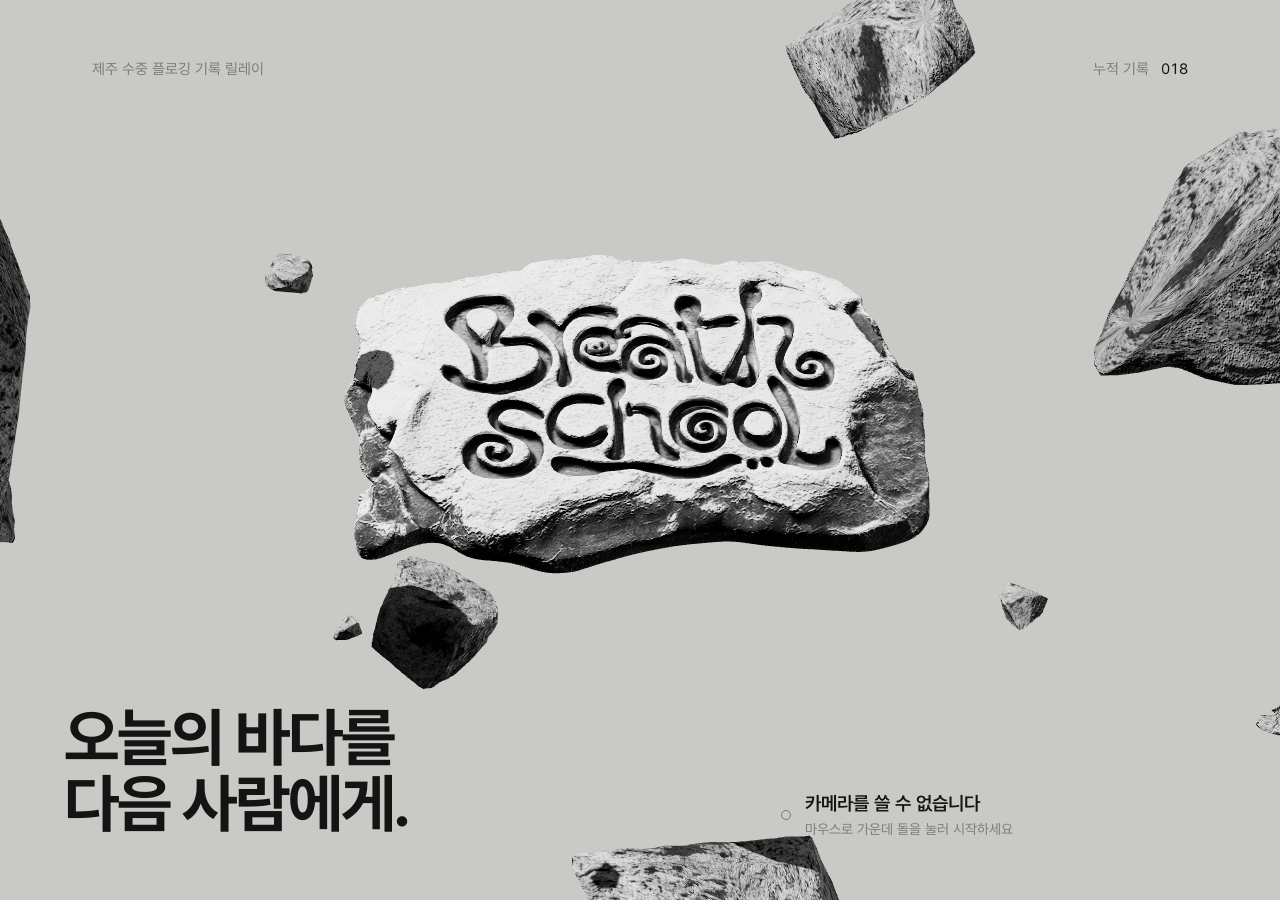
==== commit 999be319: "웹 인터랙션 좌우 손 감도 높임 Co-Authored-By: Claude Opus 5.5 <noreply@anthropic.com>" ====
--- a/web/index.html
+++ b/web/index.html
@@ -4,9 +4,9 @@
   <meta charset="utf-8" />
   <meta name="viewport" content="width=device-width, initial-scale=1" />
   <title>BREATHLINE RELAY · Exhibition Prototype</title>
-  <link rel="stylesheet" href="styles.css?v=20261022-ar3" />
-  <link rel="stylesheet" href="cover.css?v=20261022-ar3" />
-  <link rel="stylesheet" href="pages.css?v=20261022-ar3" />
+  <link rel="stylesheet" href="styles.css?v=20261023-hs1" />
+  <link rel="stylesheet" href="cover.css?v=20261023-hs1" />
+  <link rel="stylesheet" href="pages.css?v=20261023-hs1" />
 </head>
 <body>
   <main id="app"></main>
@@ -17,6 +17,6 @@
   <div id="handCursor2" class="hand-cursor second" aria-hidden="true">
     <span class="cursor-core"></span><span class="cursor-progress"></span>
   </div>
-  <script type="module" src="app.js?v=20261022-ar3"></script>
+  <script type="module" src="app.js?v=20261023-hs1"></script>
 </body>
 </html>
